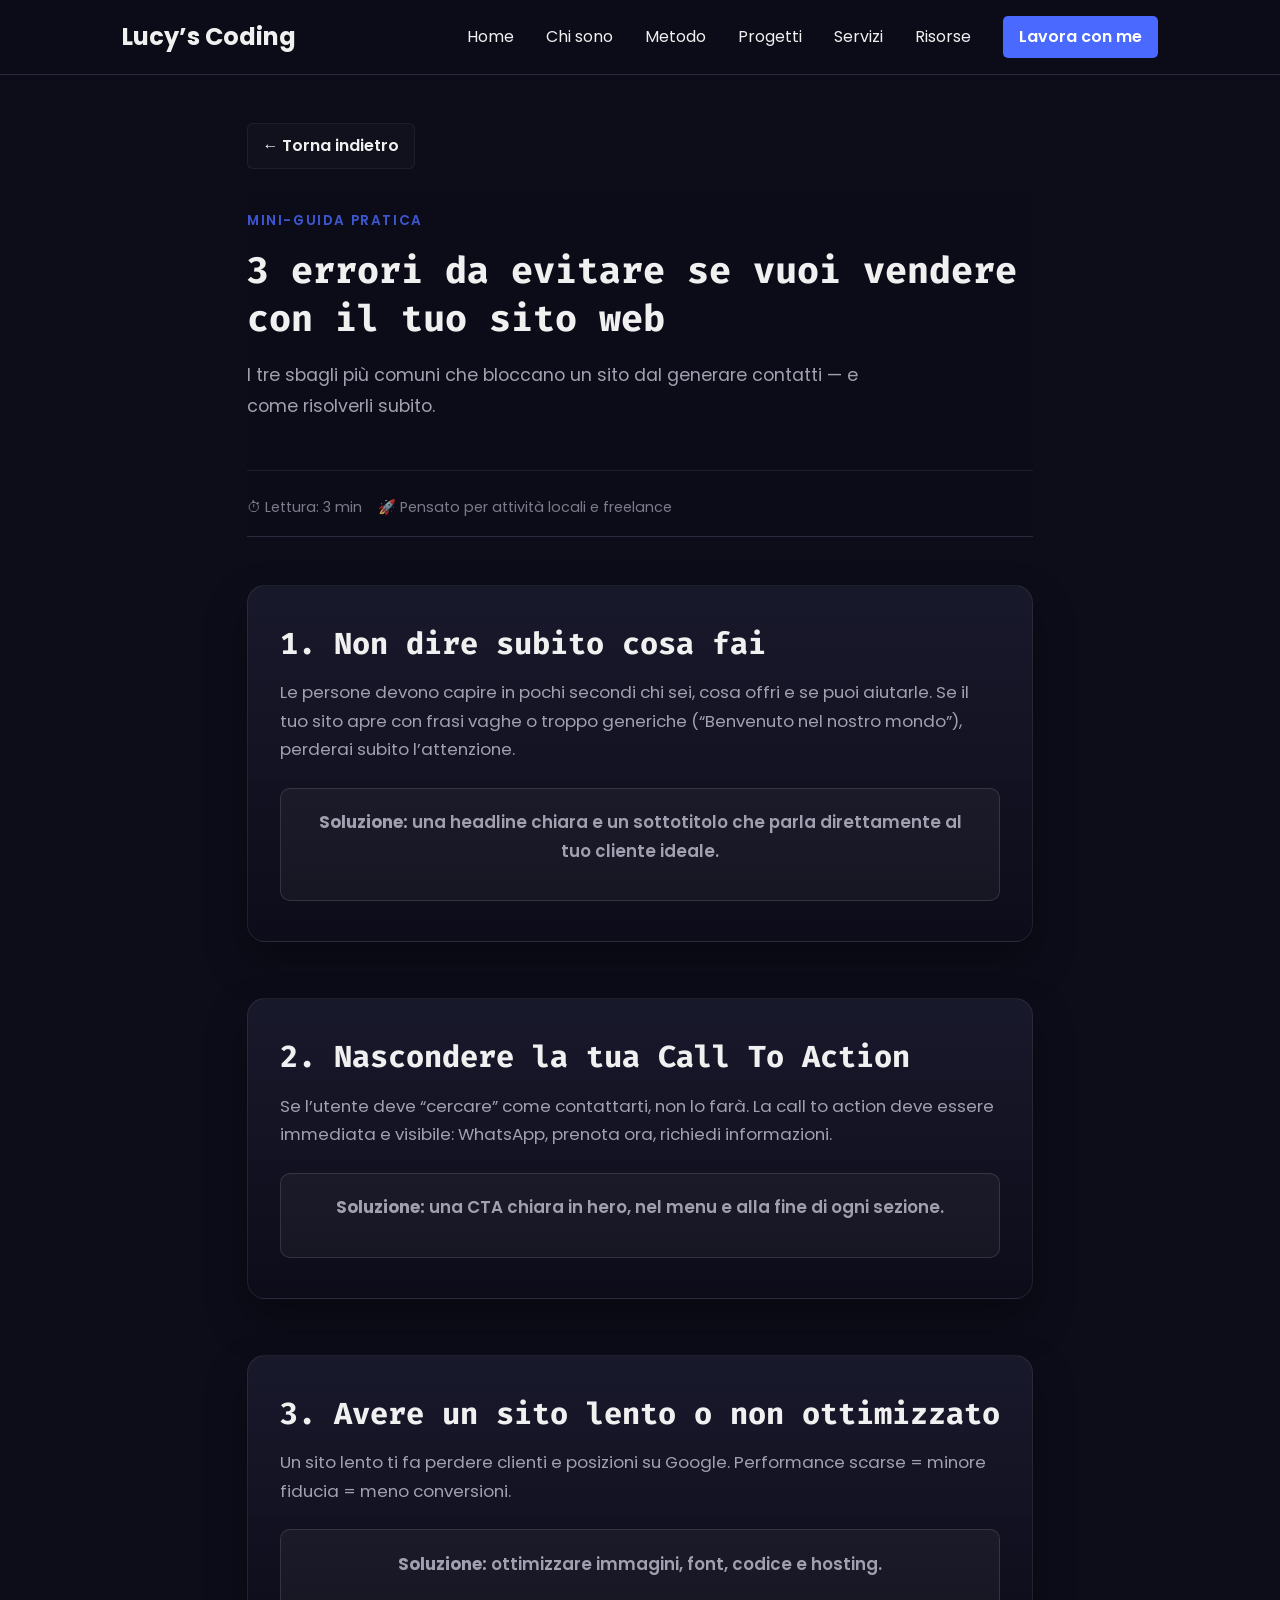
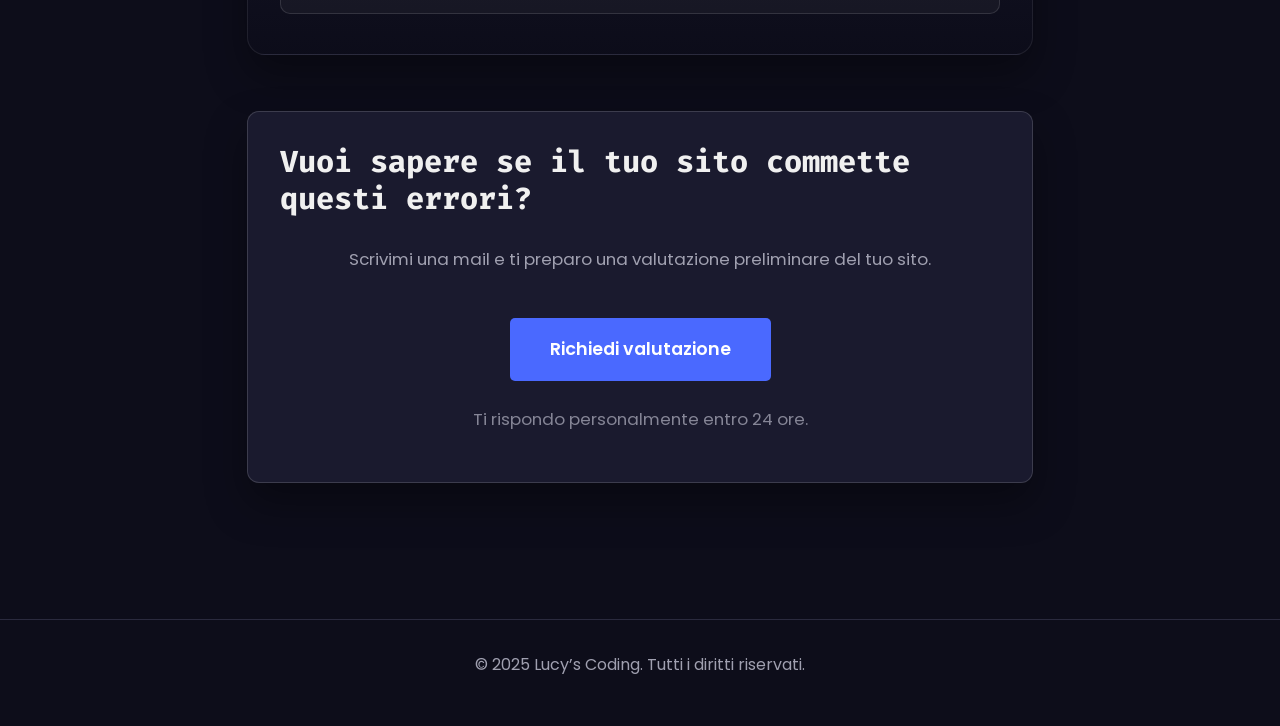
==== articolo-errori-sito.html @ f3e6ad61 "Primo caricamento portfolio" ====
<!DOCTYPE html>
<html lang="it">

<head>
    <meta charset="UTF-8" />
    <meta name="viewport" content="width=device-width, initial-scale=1.0" />

    <title>3 errori da evitare se vuoi vendere con il tuo sito web | Lucy’s Coding</title>
    <link rel="icon" type="image/svg+xml" href="favicon.svg">

    <meta name="description"
        content="I tre errori più comuni che impediscono a un sito web di generare clienti e risultati. Mini-guida pratica per migliorare conversioni, chiarezza e performance del tuo sito.">

    <meta name="keywords"
        content="errori sito web, sito che non converte, migliorare sito web, vendere con sito, ottimizzare sito web">

    <link rel="stylesheet" href="style.css" />
</head>

<body>

    <!-- HEADER -->
    <header>
        <nav class="container" aria-label="Navigazione principale">
            <a href="index.html" class="logo">Lucy’s Coding</a>

            <button class="nav-toggle" aria-expanded="false" aria-label="Apri menu" aria-controls="primary-navigation">
                <span class="bar"></span>
                <span class="bar"></span>
                <span class="bar"></span>
            </button>

            <div class="nav-menu" id="primary-navigation">
                <ul>
                    <li><a href="index.html#hero">Home</a></li>
                    <li><a href="index.html#chi-sono">Chi sono</a></li>
                    <li><a href="index.html#metodo">Metodo</a></li>
                    <li><a href="index.html#progetti">Progetti</a></li>
                    <li><a href="index.html#servizi">Servizi</a></li>
                    <li><a href="index.html#blog">Risorse</a></li>
                </ul>
                <a href="index.html#contatti" class="nav-cta">Lavora con me</a>
            </div>
        </nav>
    </header>

    <!-- ARTICOLO -->
    <main class="blog-article container">
        <!-- Bottone torna indietro: usa history.back() con fallback a index.html -->
        <a href="index.html" class="back-btn" onclick="history.back(); return false;" aria-label="Torna alla pagina precedente">&#8592; Torna indietro</a>
        <header class="blog-hero">
            <p class="blog-eyebrow">Mini-guida pratica</p>

            <h1>3 errori da evitare se vuoi vendere con il tuo sito web</h1>

            <p class="section-subtitle">
                I tre sbagli più comuni che bloccano un sito dal generare contatti — e come risolverli subito.
            </p>

            <div class="blog-meta">
                <span>⏱ Lettura: 3 min</span>
                <span>🚀 Pensato per attività locali e freelance</span>
            </div>
        </header>

        <article>

            <section class="blog-section">
                <h2>1. Non dire subito cosa fai</h2>
                <p>
                    Le persone devono capire in pochi secondi chi sei, cosa offri e se puoi aiutarle.
                    Se il tuo sito apre con frasi vaghe o troppo generiche (“Benvenuto nel nostro mondo”), perderai
                    subito l’attenzione.
                </p>

                <div class="blog-highlight">
                    <p><strong>Soluzione:</strong> una headline chiara e un sottotitolo che parla direttamente al tuo
                        cliente ideale.</p>
                </div>
            </section>

            <section class="blog-section">
                <h2>2. Nascondere la tua Call To Action</h2>
                <p>
                    Se l’utente deve “cercare” come contattarti, non lo farà. La call to action deve essere immediata e
                    visibile: WhatsApp, prenota ora, richiedi informazioni.
                </p>

                <div class="blog-highlight">
                    <p><strong>Soluzione:</strong> una CTA chiara in hero, nel menu e alla fine di ogni sezione.</p>
                </div>
            </section>

            <section class="blog-section">
                <h2>3. Avere un sito lento o non ottimizzato</h2>
                <p>
                    Un sito lento ti fa perdere clienti e posizioni su Google.
                    Performance scarse = minore fiducia = meno conversioni.
                </p>

                <div class="blog-highlight">
                    <p><strong>Soluzione:</strong> ottimizzare immagini, font, codice e hosting.</p>
                </div>
            </section>
            <section class="blog-section blog-cta">
                <h2>Vuoi sapere se il tuo sito commette questi errori?</h2>
                <p>Scrivimi una mail e ti preparo una valutazione preliminare del tuo sito.</p>

                <a href="mailto:lucyscodingasmr@gmail.com" class="btn btn-primary btn-contact">
                    Richiedi valutazione
                </a>

                <p class="cta-note">Ti rispondo personalmente entro 24 ore.</p>
            </section>



        </article>
    </main>

    <!-- FOOTER -->
    <footer>
        <p>&copy; 2025 Lucy’s Coding. Tutti i diritti riservati.</p>
    </footer>

    <script src="script.js"></script>
</body>

</html>
---- style.css ----
/* Importazione Font */
@import url('https://fonts.googleapis.com/css2?family=Fira+Code:wght@500;700&family=Poppins:wght@400;600&display=swap');

/* Variabili Colori */
:root {
    --bg-color: #0d0d1a;
    --primary-color: #1a1a2e;
    --accent-color: #4a69ff; /* Un blu vibrante */
    --text-color: #f0f0f0;
    --secondary-text-color: #a0a0b0;
    --header-height: 78px;
}

/* Stili Globali */
* { margin: 0; 
    padding: 0; 
    box-sizing: border-box; 
  }
html { 
  scroll-behavior: smooth; 
}
body { 
  font-family: 'Poppins', sans-serif; 
  background-color: var(--bg-color); 
  color: var(--text-color); 
  line-height: 1.6; 
}
.container { 
  max-width: 1100px; 
  margin: 0 auto; 
  padding: 0 2rem; 
}
h1, h2, h3 { 
  font-family: 'Fira Code', monospace; 
  font-weight: 700; 
  line-height: 1.2; 
  margin-bottom: 1rem; 
}
h1 { 
  font-size: 3rem; 
}
h2 { 
  font-size: 2.5rem; 
  text-align: center; 
  margin-bottom: 3rem; 
}
h3 { 
  font-size: 1.5rem; 
  color: var(--text-color); 
}
p { 
  font-family: 'Poppins', sans-serif; 
  color: var(--secondary-text-color); 
  margin-bottom: 1rem; 
}
a { 
  color: var(--text-color); 
  text-decoration: none; 
}
ul { 
  list-style: none; 
}
section { 
  padding: 6rem 0; 
}

/* ========= HEADER / NAV ========= */
header { 
  background-color: rgba(13, 13, 26, 0.8); 
  backdrop-filter: blur(10px); 
  border-bottom: 1px solid #2a2a3e; 
  padding: 1rem 0; 
  position: relative;
  z-index: 1000; /* Assicura che l'header sia sempre sopra a tutto (Hero, testo, animazioni) */
}
header nav { 
  display: flex; 
  justify-content: space-between; 
  align-items: center; 
  position: relative;
  gap: 1.5rem;
}
.nav-menu {
  display: flex;
  align-items: center;
  gap: 2rem;
  margin-left: auto;
}
.logo { 
  font-size: 1.5rem; 
  font-weight: 700; 
}
header ul { 
  display: flex; 
  gap: 2rem; 
}
header ul a { 
  transition: color 0.3s ease; 
}
header ul a:hover { 
  color: var(--accent-color); 
}
.nav-youtube { 
  font-weight: 600; 
  border: 1px solid var(--accent-color); 
  padding: 0.5rem 1rem; 
  border-radius: 5px; 
  transition: background-color 0.3s ease, color 0.3s ease; 
}
.nav-youtube:hover { 
  background-color: var(--accent-color); 
  color: var(--bg-color); 
}
.nav-toggle {
  display: none;
  flex-direction: column;
  justify-content: center;
  align-items: center;
  gap: 6px;
  width: 44px;
  height: 44px;
  border-radius: 50%;
  border: 1px solid rgba(255, 255, 255, 0.08);
  background: rgba(13, 13, 26, 0.45);
  cursor: pointer;
  position: relative;
  overflow: hidden;
  transition: border-color 0.3s ease, background-color 0.3s ease, box-shadow 0.3s ease;
}
.nav-toggle:focus-visible {
  outline: 2px solid var(--accent-color);
  outline-offset: 2px;
}
.nav-toggle::before {
  content: '';
  position: absolute;
  inset: 6px;
  border-radius: 999px;
  border: 1px solid rgba(255, 255, 255, 0.12);
  transition: transform 0.3s ease, border-color 0.3s ease;
}
.nav-toggle .bar {
  display: block;
  width: 22px;
  height: 1.5px;
  background-color: var(--text-color);
  border-radius: 999px;
  transform-origin: center;
  transition: transform 0.35s cubic-bezier(0.34, 1.56, 0.64, 1), opacity 0.25s ease, width 0.3s ease, background-color 0.3s ease;
}
.nav-toggle.open {
  background-color: rgba(74, 105, 255, 0.12);
  border-color: var(--accent-color);
  box-shadow: 0 0 20px rgba(74, 105, 255, 0.35);
}
.nav-toggle.open::before {
  border-color: rgba(74, 105, 255, 0.8);
  transform: scale(1.08);
}
.nav-toggle.open .bar:nth-child(1) {
  transform: translateY(6px) rotate(45deg);
  width: 26px;
  background-color: #ffffff;
}
.nav-toggle.open .bar:nth-child(2) {
  opacity: 0;
  transform: scaleX(0);
}
.nav-toggle.open .bar:nth-child(3) {
  transform: translateY(-6px) rotate(-45deg);
  width: 26px;
  background-color: #ffffff;
}

@media (max-width: 768px) {
  header nav {
    gap: 0.5rem;
  }
  .nav-menu {
    position: absolute;
    top: calc(100% + 0.75rem);
    left: 0;
    right: 0;
    flex-direction: column;
    align-items: center;
    gap: 1.5rem;
    padding: 2rem 1rem;
    background-color: rgba(13, 13, 26, 0.95);
    border: 1px solid #2a2a3e;
    border-radius: 12px;
    opacity: 0;
    pointer-events: none;
    transform: translateY(-10px);
    transition: opacity 0.3s ease, transform 0.3s ease;
    box-shadow: 0 15px 40px rgba(0, 0, 0, 0.35);
    z-index: 200;
  }
  .nav-menu.open {
    opacity: 1;
    transform: translateY(0);
    pointer-events: auto;
  }
  header ul {
    flex-direction: column;
    width: 100%;
    align-items: center;
    gap: 1.5rem;
  }
  .nav-cta {
    width: 100%;
    text-align: center;
  }
  .nav-toggle {
    display: flex;
  }
}

/* ========= HERO ========= */
#hero { 
  display: flex; 
  align-items: center; 
  justify-content: space-between; 
  min-height: 100vh; 
  padding-top: 80px; 
  gap: 2rem; 
}
.hero-text { 
  flex: 1; 
}
.hero-text p { 
  font-size: 1.1rem; 
  margin-bottom: 2rem; 
}
.hero-image { 
  flex: 1; 
  text-align: center; 
}
.hero-image img { 
  max-width: 80%; 
  animation: float 4s ease-in-out infinite; 
}
@keyframes float { 
  0% { transform: translateY(0px); } 
  50% { transform: translateY(-20px); } 
  100% { transform: translateY(0px); } 
}
.btn { 
  display: inline-block; 
  padding: 0.8rem 2rem; 
  border-radius: 5px; 
  font-weight: 600; 
  transition: all 0.3s ease; 
}
.btn-primary { 
  background-color: var(--accent-color); 
  color: #fff; 
}
.btn-primary:hover { 
  transform: translateY(-3px); 
  box-shadow: 0 5px 15px rgba(74, 105, 255, 0.4); 
}

/* Modifiche per lo sfondo animato */

#hero {
    position: relative; /* Fondamentale per posizionare il canvas */
    overflow: hidden;   /* Impedisce che l'animazione sbordi */
    /* Manteniamo le tue regole precedenti di flex/padding */
    z-index: 1;
}

#hero-canvas {
    position: absolute;
    top: 0;
    left: 0;
    width: 100%;
    height: 100%;
    z-index: -1; /* Mette l'animazione DIETRO al testo */
    opacity: 0.6; /* Regola l'intensità generale (0.6 è elegante, non disturba) */
}

/* Assicuriamoci che il testo sia leggibile sopra l'animazione */
.hero-text {
    z-index: 2;
    position: relative;
    /* Un'ombra leggera al testo aiuta la leggibilità se passa un pallino sotto */
    text-shadow: 0 2px 10px rgba(13, 13, 26, 0.8);
}

/* ========= CHI SONO ========= */
#chi-sono { 
  text-align: right; 
}
.about-intro { 
  max-width: 600px; 
  margin: 2rem auto; 
  font-size: 1.1rem; 
}
.social-links a { 
  font-size: 1.8rem; 
  margin: 0 1rem; 
  color: var(--secondary-text-color); 
  transition: color 0.3s ease; 
}
.social-links a:hover { 
  color: var(--accent-color); 
}
/* ===== CHI SONO - Animazione a sinistra, testo a destra ===== */
.about-section {
  margin-top: 6rem;
}

.about-content {
  display: flex;
  align-items: center;
  justify-content: space-between;
  gap: 3rem;
  flex-wrap: wrap;
}

.about-animation {
  flex: 1 1 300px;
  display: flex;
  justify-content: center;
  align-items: center;
  order: 1;
}

.about-text {
  flex: 1 1 400px;
  text-align: left;
  order: 2;
}

.about-intro {
  max-width: 600px;
  font-size: 1.1rem;
  color: var(--secondary-text-color);
  margin: 1.5rem 0;
}

.about-heading {
  display: flex;
  align-items: center;
  gap: 1rem;
  justify-content: flex-start;
  margin-bottom: 1.5rem;
}

.about-text h2 {
  text-align: left;
  margin-bottom: 0;
}

.about-icon {
  color: var(--accent-color);
  font-size: 2rem;
}

/* Mobile */
@media (max-width: 768px) {
  .about-content {
    flex-direction: column;
    text-align: center;
  }
  .about-animation {
    order: 1;
    margin-bottom: 2rem;
  }
  .about-text {
    order: 2;
    text-align: center;
  }
  .about-heading {
    justify-content: center;
  }
  .about-text h2 {
    text-align: center;
  }
}

/* ========= PROGETTI ========= */
/* Aggiungo spazio extra sopra la sezione progetti per separarla dalla sezione precedente */
#progetti {
  margin-top: 5rem;
}
.project-grid { 
  display: grid; 
  grid-template-columns: repeat(auto-fit, minmax(320px, 1fr)); 
  gap: 2rem; 
}
.project-card { 
  background-color: var(--primary-color); 
  border-radius: 10px; 
  overflow: hidden; 
  transition: transform 0.3s ease, box-shadow 0.3s ease; 
  border: 1px solid #2a2a3e; 
  position: relative; 
}
.project-card {
  display: flex;
  flex-direction: column;
}
.project-card:hover { 
  transform: translateY(-10px); 
  box-shadow: 0 10px 20px rgba(0,0,0,0.2); 
}
.project-card img { 
  width: 100%; 
  height: 220px; 
  object-fit: cover; 
  display: block; 
}
.project-card h3, .project-card p { 
  padding: 0 1.5rem; 
}
.project-card h3 { 
  margin-top: 1.5rem; 
}
.project-card p { 
  padding-bottom: 1.5rem; 
  font-size: 0.9rem; 
}

/* ---- STILI PER SLIDER PROGETTO ---- */
.project-link { 
  position: absolute; 
  top: 0; 
  left: 0; 
  width: 100%; 
  height: 100%; 
  z-index: 3; 
}
.slider-container { 
  position: relative; 
  height: 400px; 
  background-color: #000; 
  overflow: hidden; 
}
.slider-container .slide { 
  display: none; 
  width: 100%; 
  height: 100%; 
  padding: 10px; 
}
.slider-container .slide.active { 
  display: block; 
}
.slider-container img { 
  width: 100%; 
  height: 100%; 
  object-fit: contain; 
  border-radius: 5px; 
}
.slider-btn { 
  position: absolute; 
  top: 50%; 
  transform: translateY(-50%); 
  background-color: rgba(0, 0, 0, 0.5); 
  color: white; 
  border: none; 
  padding: 10px; 
  cursor: pointer; 
  z-index: 4; 
  border-radius: 50%; 
  width: 40px; 
  height: 40px; 
  font-size: 18px; 
  line-height: 18px; 
  transition: background-color 0.3s ease; 
}
.slider-btn:hover { 
  background-color: rgba(0, 0, 0, 0.8); 
}
.prev { 
  left: 10px; 
}
.next { 
  right: 10px; 
}
/* ---- STILI AGGIUNTIVI PER CARD PROGETTO ---- */

/* Contenitore per il testo e il bottone */
.project-card-content {
  padding: 1.5rem;
  text-align: center;
  display: flex;
  flex-direction: column;
  flex: 1 1 auto; /* permette al contenuto di occupare lo spazio rimanente */
}

/* Rimuove il padding individuale che non serve più */
.project-card h3, .project-card p {
    padding: 0;
}

/* Stile del nuovo bottone "Visita il Sito" */
.project-btn {
    display: inline-block;
    margin-top: 1rem; /* Spazio sopra il bottone */
    padding: 0.6rem 1.2rem;
    border: 1px solid var(--accent-color);
    color: var(--accent-color);
    border-radius: 5px;
    font-weight: 600;
    text-align: center;
    transition: all 0.3s ease;
}

/* Posiziona il bottone in fondo alla card, allineato tra tutte le card della stessa riga */
.project-btn {
  margin-top: auto;
}

.project-btn:hover {
    background-color: var(--accent-color);
    color: white;
}
/* ---- FINE STILI SLIDER ---- */

/* ========= SERVIZI & YOUTUBE ========= */
.services-youtube-grid { 
  display: grid; 
  grid-template-columns: 1fr 1fr; 
  gap: 4rem; 
  align-items: center; 
}
.youtube-section h3, .services-section h3 { 
  text-align: left; 
  margin-bottom: 2rem; 
  font-size: 2rem; 
}
.video-placeholder { 
  display: flex; 
  justify-content: center; 
  align-items: center; 
  width: 100%; 
  height: 300px; 
  background-color: #000; 
  border-radius: 10px; 
  font-size: 5rem; 
  color: red; 
  transition: transform 0.3s ease; 
}
.video-placeholder:hover { 
  transform: scale(1.03); 
}
.youtube-link { 
  display: inline-block; 
  margin-top: 1.5rem; 
  font-weight: 600; 
}
.youtube-link:hover { 
  color: var(--accent-color); 
}
.services-section ul { list-style: none; }
.services-section li { 
  font-size: 1.2rem; 
  margin-bottom: 1rem; 
  padding-left: 1.5rem; 
  position: relative; 
}
.services-section li::before { 
  content: '✓'; 
  color: var(--accent-color); 
  position: absolute; 
  left: 0; 
}

/* ========= BLOG / ARTICOLI ========= */
body.blog-page {
  background-color: var(--bg-color);
}
.back-btn {
    display: inline-block;
    margin-bottom: 1.5rem;
    padding: 0.5rem 0.9rem;
    border-radius: 6px;
    border: 1px solid rgba(255,255,255,0.06);
    color: var(--text-color);
    background: rgba(255,255,255,0.02);
    text-decoration: none;
    font-weight: 600;
}
.back-btn:hover {
    border-color: var(--accent-color);
    color: var(--accent-color);
}
.blog-page .blog-article {
  max-width: 820px;
  /* Navbar ora è parte del flusso, quindi non serve un padding-top così grande */
  padding: 3rem 2rem 5rem;
}
.blog-hero {
  margin-bottom: 3.5rem;
}
.blog-eyebrow {
  font-size: 0.85rem;
  letter-spacing: 0.2em;
  text-transform: uppercase;
  color: var(--accent-color);
  font-weight: 600;
}
.blog-hero h1 {
  font-size: clamp(2.4rem, 5vw, 3.2rem);
  margin: 1rem 0 1.5rem;
}
.blog-article .section-subtitle {
  font-size: 1.1rem;
  max-width: 640px;
  color: var(--secondary-text-color);
}
.blog-meta {
  display: flex;
  flex-wrap: wrap;
  gap: 1rem;
  margin-top: 1.5rem;
  padding-top: 1.5rem;
  border-top: 1px solid rgba(255, 255, 255, 0.1);
  color: var(--secondary-text-color);
  font-size: 0.95rem;
}
.blog-meta span {
  display: inline-flex;
  align-items: center;
  gap: 0.4rem;
}
.blog-section {
  margin-bottom: 3rem;
  padding: 2.5rem 2rem;
  border-radius: 18px;
  border: 1px solid rgba(255, 255, 255, 0.08);
  background: linear-gradient(180deg, rgba(26,26,46,0.9) 0%, rgba(13,13,26,0.95) 100%);
  box-shadow: 0 20px 40px rgba(0, 0, 0, 0.35);
}
.blog-section h2 {
  text-align: left;
  margin-bottom: 1.5rem;
  font-size: 1.6rem;
}
.blog-grid-2 {
  display: grid;
  grid-template-columns: repeat(auto-fit, minmax(220px, 1fr));
  gap: 1.5rem;
  margin-top: 1.5rem;
}
.blog-box {
  padding: 1.2rem;
  border-radius: 14px;
  background-color: rgba(255, 255, 255, 0.02);
  border: 1px solid rgba(255, 255, 255, 0.06);
}
.blog-box h3 {
  font-size: 1.1rem;
  margin-bottom: 0.5rem;
}
.blog-list {
  list-style: none;
  padding-left: 0;
  display: grid;
  gap: 0.75rem;
}
.blog-list li {
  position: relative;
  padding-left: 1.5rem;
}
.blog-list li::before {
  content: '•';
  position: absolute;
  left: 0;
  top: 0;
  color: var(--accent-color);
}
.blog-highlight {
  margin-top: 1.5rem;
  padding: 1.2rem;
  border-radius: 12px;
  background-color: rgba(74, 105, 255, 0.12);
  border: 1px solid rgba(74, 105, 255, 0.4);
  font-weight: 600;
}
.blog-cta {
  display: flex;
  flex-direction: column;
  align-items: center;
  justify-content: center;
  text-align: center;
  background: radial-gradient(circle at top, rgba(74, 105, 255, 0.25), rgba(26, 26, 46, 0.95));
  gap: 0.75rem;
}
.blog-cta h2 {
  text-align: center;
}
.blog-cta .btn {
  margin-top: 1.5rem;
}
.cta-note {
  font-size: 0.95rem;
  color: var(--secondary-text-color);
  margin-top: 1rem;
}

/* ========= FOOTER ========= */
footer { 
  text-align: center; 
  padding: 2rem 0; 
  border-top: 1px solid #2a2a3e; 
  color: var(--secondary-text-color); 
}

/* ========= RESPONSIVE ========= */
@media (max-width: 768px) {
    h1 { font-size: 2.5rem; }
    h2 { font-size: 2rem; }
    #hero { 
      flex-direction: column; 
      text-align: center; 
      min-height: auto; 
      padding: 8rem 0 4rem 0; 
    }
    .hero-image img { max-width: 60%; }
    .services-youtube-grid { 
      grid-template-columns: 1fr; 
    }
    .blog-page .blog-article {
      padding-top: calc(var(--header-height) + 30px);
    }
    .blog-section {
      padding: 2rem 1.5rem;
    }
    .blog-grid-2 {
      grid-template-columns: 1fr;
    }
    .blog-meta {
      flex-direction: column;
      gap: 0.5rem;
    }
}

/* ---- STILI AGGIUNTIVI PER CONVERSIONE CLIENTI ---- */

/* Stile per il nuovo bottone "Lavora con me" nell'header */
.nav-cta {
    font-weight: 600;
    background-color: var(--accent-color);
    color: white;
    padding: 0.5rem 1rem;
    border-radius: 5px;
    transition: all 0.3s ease;
}

.nav-cta:hover {
    transform: translateY(-2px);
    box-shadow: 0 4px 10px rgba(74, 105, 255, 0.4);
}

/* Nuova griglia per i servizi */
#servizi {
    background-color: var(--primary-color);
    padding: 5rem 2rem;
    border-radius: 15px;
    margin-top: 6rem;
}

#servizi h2 {
    margin-bottom: 4rem;
}

.services-list {
    display: grid;
    grid-template-columns: 1fr 1fr; /* Due colonne */
    gap: 2.5rem;
    text-align: center;
}

.services-list li {
    background-color: var(--primary-color);
    padding: 2rem;
    border-radius: 10px;
    border: 1px solid #2a2a3e;
    transition: transform 0.3s ease;
}

.services-list li:hover {
    transform: translateY(-10px);
}

.services-list h4 {
    font-size: 1.4rem;
    margin-bottom: 1rem;
    color: var(--text-color);
}

/* Nuova Sezione Contatti */
#contatti {
    text-align: center;
    background-color: var(--primary-color); /* Sfondo leggermente diverso per farla risaltare */
    padding: 5rem 2rem;
    border-radius: 15px;
    margin-bottom: 6rem;
    margin-top: 6rem;
}

#contatti h2 {
    font-size: 2.4rem;
}

.contact-subtitle {
    max-width: 650px;
    margin: 0 auto 2.5rem auto;
    font-size: 1.1rem;
    line-height: 1.7;
}

.btn-contact {
    padding: 1rem 2.5rem;
    font-size: 1.2rem;
}

/* Responsive per la lista servizi */
@media (max-width: 768px) {
    .services-list {
        grid-template-columns: 1fr; /* Una colonna su mobile */
    }
}

/* ================================
   NUOVE SEZIONI STRATEGICHE
================================ */

/* ===== IL MIO METODO ===== */
#metodo {
  background-color: var(--primary-color);
  padding: 5rem 2rem;
  border-radius: 15px;
  margin-top: 6rem;
  text-align: center;
}

#metodo h2 {
  margin-bottom: 1rem;
}

.method-intro {
  max-width: 650px;
  margin: 0 auto;
  color: var(--secondary-text-color);
  font-size: 1.1rem;
}

.method-grid {
  display: grid;
  grid-template-columns: repeat(auto-fit, minmax(250px, 1fr));
  gap: 2rem;
  margin-top: 3rem;
}

.method-card {
  background-color: var(--bg-color);
  border: 1px solid #2a2a3e;
  border-radius: 10px;
  padding: 2rem;
  transition: transform 0.3s ease, box-shadow 0.3s ease;
}

.method-card:hover {
  transform: translateY(-8px);
  box-shadow: 0 10px 20px rgba(0,0,0,0.25);
}

.method-card i {
  font-size: 2rem;
  color: var(--accent-color);
  margin-bottom: 1rem;
}

/* ===== PERCHÉ SCEGLIERMI ===== */
#perche {
  background-color: var(--primary-color);
  padding: 5rem 2rem;
  border-radius: 15px;
  margin-top: 6rem;
  text-align: center;
}

.why-grid {
  display: grid;
  grid-template-columns: repeat(auto-fit, minmax(220px, 1fr));
  gap: 2rem;
  margin-top: 3rem;
}

.why-card {
  background-color: var(--bg-color);
  border: 1px solid #2a2a3e;
  border-radius: 10px;
  padding: 2rem;
  transition: transform 0.3s ease, box-shadow 0.3s ease;
}

.why-card:hover {
  transform: translateY(-8px);
  box-shadow: 0 10px 20px rgba(0,0,0,0.25);
}

.why-card i {
  font-size: 2rem;
  color: var(--accent-color);
  margin-bottom: 1rem;
}

/* ===== BLOG / RISORSE ===== */
#blog {
  background-color: var(--primary-color);
  padding: 5rem 2rem;
  border-radius: 15px;
  margin-top: 6rem;
  text-align: center;
}

#blog h2 {
  margin-bottom: 1rem;
}

.section-subtitle {
  font-size: 1.1rem;
  color: var(--secondary-text-color);
  margin-bottom: 3rem;
}

.blog-grid {
  display: grid;
  grid-template-columns: repeat(auto-fit, minmax(300px, 1fr));
  gap: 2rem;
}

.blog-card {
  background-color: var(--bg-color);
  border: 1px solid #2a2a3e;
  border-radius: 10px;
  padding: 2rem;
  text-align: left;
  transition: transform 0.3s ease, box-shadow 0.3s ease;
}

.blog-card:hover {
  transform: translateY(-10px);
  box-shadow: 0 10px 25px rgba(0, 0, 0, 0.25);
}

.blog-card h3 {
  font-size: 1.3rem;
  margin-bottom: 0.8rem;
  color: var(--text-color);
}

.blog-card p {
  color: var(--secondary-text-color);
  font-size: 0.95rem;
  line-height: 1.5;
}

.blog-btn {
  display: inline-block;
  margin-top: 1rem;
  color: var(--accent-color);
  font-weight: 600;
  transition: color 0.3s ease;
}

.blog-btn:hover {
  color: #ffffff;
}

/* ================================
   STILI PER PAGINA ARTICOLO BLOG
================================ */

.blog-article {
  max-width: 850px;
  margin: 0 auto;
  /* Padding più contenuto ora che header non è fisso */
  padding: 3rem 2rem 5rem;
  line-height: 1.75;
  position: relative;
  z-index: 1;
}

.blog-hero {
    margin-bottom: 3rem;
    text-align: left;
}

.blog-eyebrow {
    text-transform: uppercase;
    font-size: 0.85rem;
    letter-spacing: 0.1rem;
    opacity: 0.8;
    margin-bottom: 0.5rem;
    display: block;
}

.blog-hero h1 {
    font-size: 2.3rem;
    line-height: 1.3;
    margin-bottom: 1rem;
    color: var(--text-color);
}

.blog-meta {
    display: flex;
    flex-wrap: wrap;
    gap: 1rem;
    font-size: 0.9rem;
    opacity: 0.75;
    margin-top: 0.6rem;
}

/* Sezioni */
.blog-section {
    margin-bottom: 3.5rem;
}

.blog-section h2 {
    font-size: 1.9rem;
    margin-bottom: 1rem;
    text-align: left;
    color: var(--text-color);
}

.blog-section p {
    color: var(--secondary-text-color);
    margin-bottom: 1rem;
    font-size: 1.05rem;
    line-height: 1.7;
}

/* Liste ordinate e leggibili */
.blog-list {
    list-style: disc;
    margin-left: 1.6rem;
    display: grid;
    gap: 0.6rem;
}

.blog-list li {
    color: var(--secondary-text-color);
    font-size: 1.05rem;
    line-height: 1.6;
}

/* Evidenza */
.blog-highlight {
    text-align: center;
    background: rgba(255, 255, 255, 0.04);
    border: 1px solid rgba(255,255,255,0.12);
    padding: 1.2rem 1.4rem;
    border-radius: 10px;
    margin-top: 1.5rem;
}

/* Mini-card interne */
.blog-grid-2 {
    display: grid;
    gap: 1.5rem;
    margin-top: 1.2rem;
}

@media (min-width: 768px) {
    .blog-grid-2 {
        grid-template-columns: repeat(2, 1fr);
    }
}

.blog-box {
    background: var(--primary-color);
    border: 1px solid rgba(255,255,255,0.12);
    padding: 1.5rem;
    border-radius: 12px;
}

.blog-box h3 {
    font-size: 1.25rem;
    margin-bottom: 0.5rem;
    color: var(--text-color);
}

/* CTA finale */
.blog-cta {
  text-align: center; /* Centratura di tutti gli elementi all'interno */
  padding: 2rem;
  background: var(--primary-color);
  border-radius: 12px;
  border: 1px solid rgba(255,255,255,0.15);
}

/* Assicuro che il bottone rimanga centrato anche se ha display block su mobile */
.blog-cta .btn {
  display: inline-block;
  margin-left: auto;
  margin-right: auto;
}

.blog-cta .cta-note {
  margin-top: 0.8rem;
  text-align: center;
}

.blog-cta .btn-primary {
    margin-top: 1rem;
}

.cta-note {
    margin-top: 0.8rem;
    opacity: 0.8;
    font-size: 0.95rem;
}

/* ===== CONTATTI ===== */
#contatti {
  background-color: var(--primary-color);
  padding: 5rem 2rem;
  border-radius: 15px;
  margin-top: 6rem;
  margin-bottom: 6rem;
  text-align: center;
}

#contatti h2 {
  margin-bottom: 1rem;
}

.contact-subtitle {
  max-width: 650px;
  margin: 0 auto 2.5rem auto;
  font-size: 1.1rem;
  line-height: 1.7;
  color: var(--secondary-text-color);
}

.btn-contact {
  padding: 1rem 2.5rem;
  font-size: 1.1rem;
}

/* ================================
   STILI PER FORM CONTATTI (Dark Mode)
================================ */

.contact-form {
    max-width: 600px;
    margin: 0 auto;
    text-align: left; /* Il form sta meglio allineato a sinistra anche se la sezione è centrata */
}

.form-group {
    margin-bottom: 1.5rem;
}

.form-group label {
    display: block;
    margin-bottom: 0.5rem;
    font-weight: 600;
    color: var(--text-color);
    font-size: 0.95rem;
}

/* Stile Input e Textarea */
.contact-form input,
.contact-form textarea {
    width: 100%;
    padding: 1rem;
    border-radius: 8px;
    border: 1px solid #2a2a3e; /* Bordo sottile coerente col tema */
    background-color: rgba(13, 13, 26, 0.6); /* Sfondo scuro leggermente trasparente */
    color: var(--text-color);
    font-family: 'Poppins', sans-serif;
    font-size: 1rem;
    transition: all 0.3s ease;
}

/* Effetto Focus (quando clicchi per scrivere) */
.contact-form input:focus,
.contact-form textarea:focus {
    outline: none;
    border-color: var(--accent-color); /* Diventa blu vibrante */
    box-shadow: 0 0 0 3px rgba(74, 105, 255, 0.2); /* Alone luminoso */
    background-color: rgba(13, 13, 26, 0.9);
}

/* Stile Placeholder */
.contact-form ::placeholder {
    color: var(--secondary-text-color);
    opacity: 0.6;
}

/* Bottone Submit */
.btn-submit {
    width: 100%;
    cursor: pointer;
    border: none;
    font-size: 1.1rem;
    margin-top: 1rem;
}

/* ===== RESPONSIVE ===== */
@media (max-width: 768px) {
  #metodo, #perche, #blog {
    padding: 3rem 1rem;
  }

  .method-grid, .why-grid, .blog-grid {
    grid-template-columns: 1fr;
  }
}
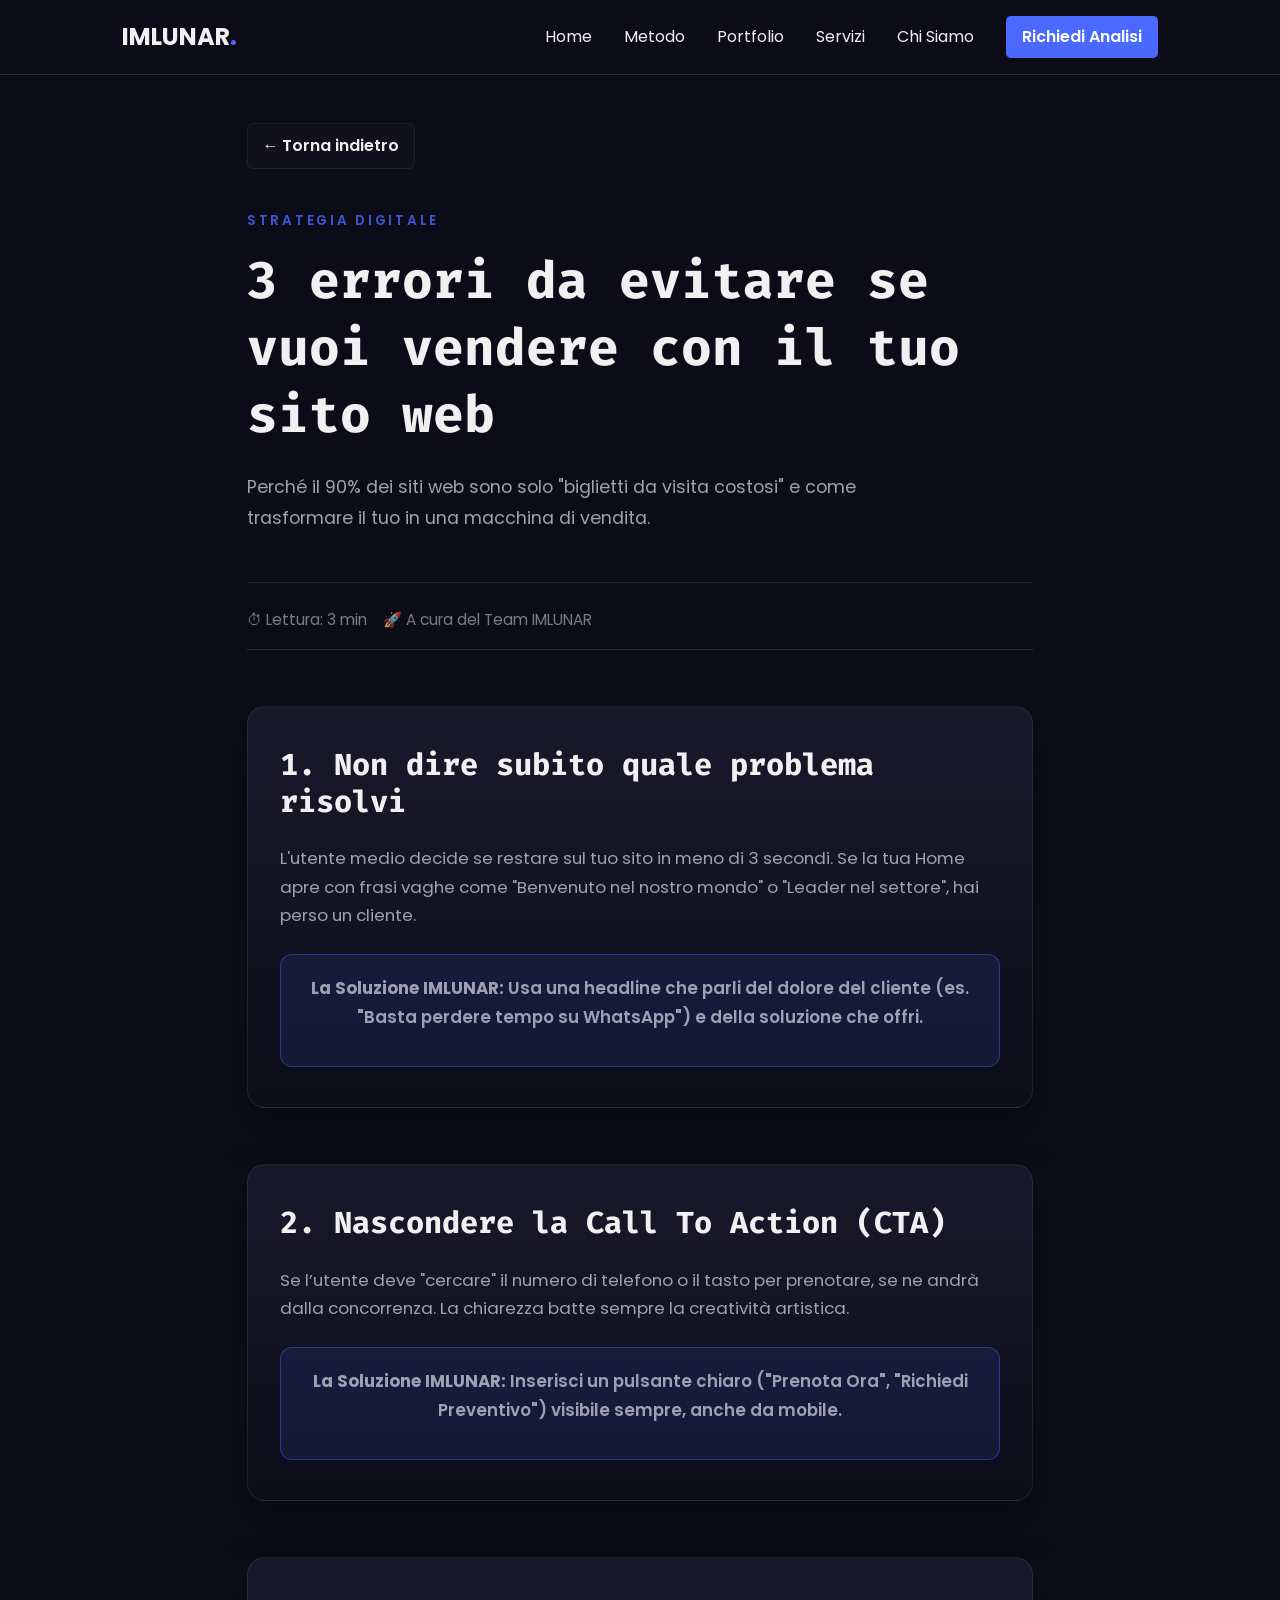
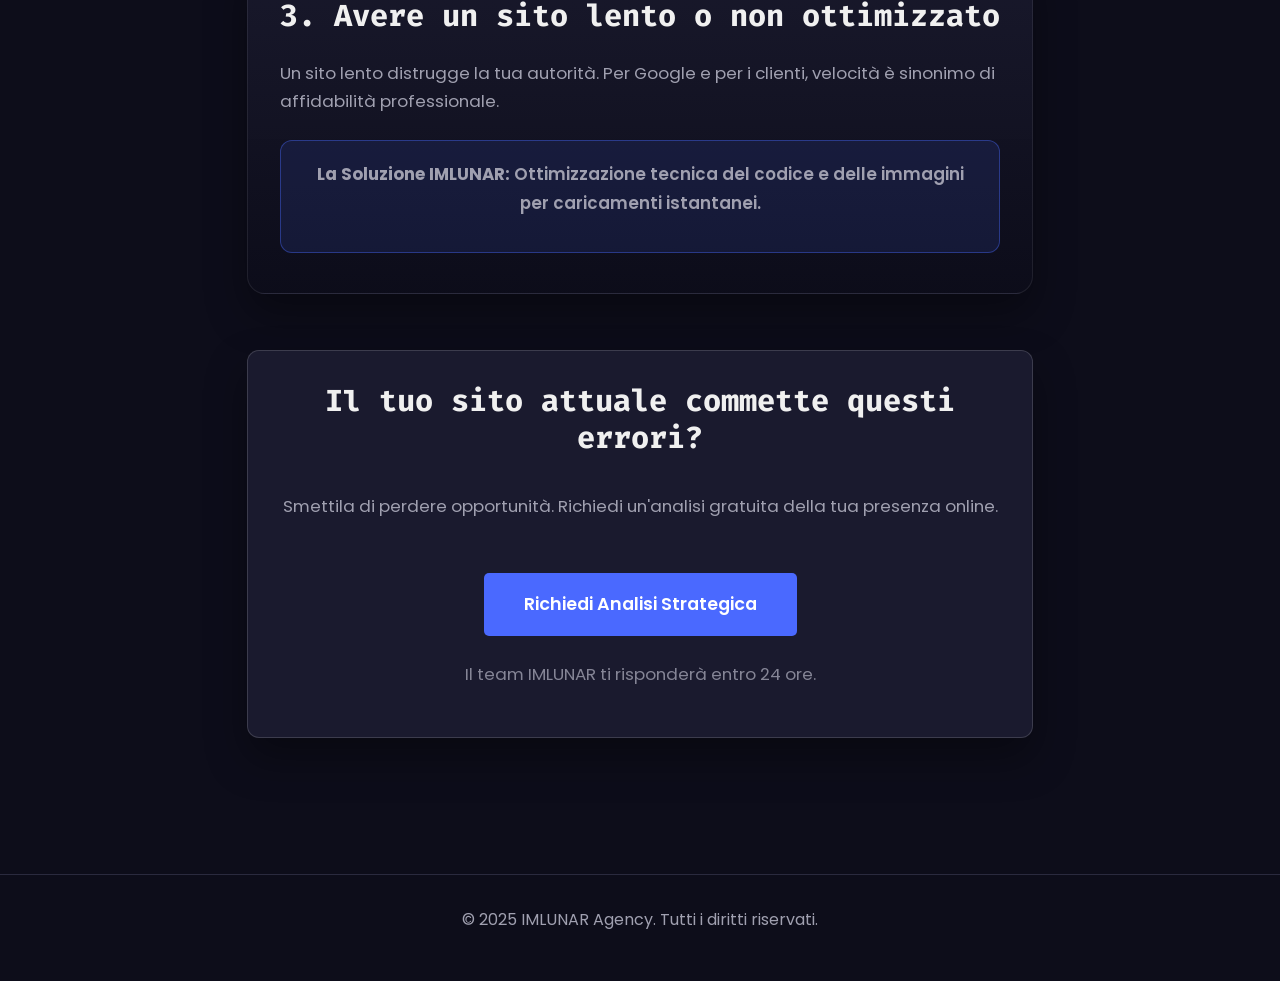
==== commit 32276d5d: "first commit" ====
--- a/articolo-errori-sito.html
+++ b/articolo-errori-sito.html
@@ -5,11 +5,11 @@
     <meta charset="UTF-8" />
     <meta name="viewport" content="width=device-width, initial-scale=1.0" />
 
-    <title>3 errori da evitare se vuoi vendere con il tuo sito web | Lucy’s Coding</title>
+    <title>3 errori da evitare se vuoi vendere con il tuo sito web | IMLUNAR Agency</title>
     <link rel="icon" type="image/svg+xml" href="favicon.svg">
 
     <meta name="description"
-        content="I tre errori più comuni che impediscono a un sito web di generare clienti e risultati. Mini-guida pratica per migliorare conversioni, chiarezza e performance del tuo sito.">
+        content="I tre errori più comuni che impediscono a un sito web di generare clienti e risultati. Mini-guida pratica di IMLUNAR Agency.">
 
     <meta name="keywords"
         content="errori sito web, sito che non converte, migliorare sito web, vendere con sito, ottimizzare sito web">
@@ -19,10 +19,9 @@
 
 <body>
 
-    <!-- HEADER -->
     <header>
         <nav class="container" aria-label="Navigazione principale">
-            <a href="index.html" class="logo">Lucy’s Coding</a>
+            <a href="index.html" class="logo">IMLUNAR<span style="color:var(--accent-color);">.</span></a>
 
             <button class="nav-toggle" aria-expanded="false" aria-label="Apri menu" aria-controls="primary-navigation">
                 <span class="bar"></span>
@@ -33,94 +32,84 @@
             <div class="nav-menu" id="primary-navigation">
                 <ul>
                     <li><a href="index.html#hero">Home</a></li>
-                    <li><a href="index.html#chi-sono">Chi sono</a></li>
                     <li><a href="index.html#metodo">Metodo</a></li>
-                    <li><a href="index.html#progetti">Progetti</a></li>
+                    <li><a href="index.html#progetti">Portfolio</a></li>
                     <li><a href="index.html#servizi">Servizi</a></li>
-                    <li><a href="index.html#blog">Risorse</a></li>
+                    <li><a href="index.html#chi-siamo">Chi Siamo</a></li>
                 </ul>
-                <a href="index.html#contatti" class="nav-cta">Lavora con me</a>
+                <a href="index.html#contatti" class="nav-cta">Richiedi Analisi</a>
             </div>
         </nav>
     </header>
 
-    <!-- ARTICOLO -->
     <main class="blog-article container">
-        <!-- Bottone torna indietro: usa history.back() con fallback a index.html -->
         <a href="index.html" class="back-btn" onclick="history.back(); return false;" aria-label="Torna alla pagina precedente">&#8592; Torna indietro</a>
         <header class="blog-hero">
-            <p class="blog-eyebrow">Mini-guida pratica</p>
+            <p class="blog-eyebrow">Strategia Digitale</p>
 
             <h1>3 errori da evitare se vuoi vendere con il tuo sito web</h1>
 
             <p class="section-subtitle">
-                I tre sbagli più comuni che bloccano un sito dal generare contatti — e come risolverli subito.
+                Perché il 90% dei siti web sono solo "biglietti da visita costosi" e come trasformare il tuo in una macchina di vendita.
             </p>
 
             <div class="blog-meta">
                 <span>⏱ Lettura: 3 min</span>
-                <span>🚀 Pensato per attività locali e freelance</span>
+                <span>🚀 A cura del Team IMLUNAR</span>
             </div>
         </header>
 
         <article>
 
             <section class="blog-section">
-                <h2>1. Non dire subito cosa fai</h2>
+                <h2>1. Non dire subito quale problema risolvi</h2>
                 <p>
-                    Le persone devono capire in pochi secondi chi sei, cosa offri e se puoi aiutarle.
-                    Se il tuo sito apre con frasi vaghe o troppo generiche (“Benvenuto nel nostro mondo”), perderai
-                    subito l’attenzione.
+                    L'utente medio decide se restare sul tuo sito in meno di 3 secondi. Se la tua Home apre con frasi vaghe come "Benvenuto nel nostro mondo" o "Leader nel settore", hai perso un cliente.
                 </p>
 
                 <div class="blog-highlight">
-                    <p><strong>Soluzione:</strong> una headline chiara e un sottotitolo che parla direttamente al tuo
-                        cliente ideale.</p>
+                    <p><strong>La Soluzione IMLUNAR:</strong> Usa una headline che parli del dolore del cliente (es. "Basta perdere tempo su WhatsApp") e della soluzione che offri.</p>
                 </div>
             </section>
 
             <section class="blog-section">
-                <h2>2. Nascondere la tua Call To Action</h2>
+                <h2>2. Nascondere la Call To Action (CTA)</h2>
                 <p>
-                    Se l’utente deve “cercare” come contattarti, non lo farà. La call to action deve essere immediata e
-                    visibile: WhatsApp, prenota ora, richiedi informazioni.
+                    Se l’utente deve "cercare" il numero di telefono o il tasto per prenotare, se ne andrà dalla concorrenza. La chiarezza batte sempre la creatività artistica.
                 </p>
 
                 <div class="blog-highlight">
-                    <p><strong>Soluzione:</strong> una CTA chiara in hero, nel menu e alla fine di ogni sezione.</p>
+                    <p><strong>La Soluzione IMLUNAR:</strong> Inserisci un pulsante chiaro ("Prenota Ora", "Richiedi Preventivo") visibile sempre, anche da mobile.</p>
                 </div>
             </section>
 
             <section class="blog-section">
                 <h2>3. Avere un sito lento o non ottimizzato</h2>
                 <p>
-                    Un sito lento ti fa perdere clienti e posizioni su Google.
-                    Performance scarse = minore fiducia = meno conversioni.
+                    Un sito lento distrugge la tua autorità. Per Google e per i clienti, velocità è sinonimo di affidabilità professionale.
                 </p>
 
                 <div class="blog-highlight">
-                    <p><strong>Soluzione:</strong> ottimizzare immagini, font, codice e hosting.</p>
+                    <p><strong>La Soluzione IMLUNAR:</strong> Ottimizzazione tecnica del codice e delle immagini per caricamenti istantanei.</p>
                 </div>
             </section>
+            
             <section class="blog-section blog-cta">
-                <h2>Vuoi sapere se il tuo sito commette questi errori?</h2>
-                <p>Scrivimi una mail e ti preparo una valutazione preliminare del tuo sito.</p>
+                <h2>Il tuo sito attuale commette questi errori?</h2>
+                <p>Smettila di perdere opportunità. Richiedi un'analisi gratuita della tua presenza online.</p>
 
-                <a href="mailto:lucyscodingasmr@gmail.com" class="btn btn-primary btn-contact">
-                    Richiedi valutazione
+                <a href="index.html#contatti" class="btn btn-primary btn-contact">
+                    Richiedi Analisi Strategica
                 </a>
 
-                <p class="cta-note">Ti rispondo personalmente entro 24 ore.</p>
+                <p class="cta-note">Il team IMLUNAR ti risponderà entro 24 ore.</p>
             </section>
-
-
 
         </article>
     </main>
 
-    <!-- FOOTER -->
     <footer>
-        <p>&copy; 2025 Lucy’s Coding. Tutti i diritti riservati.</p>
+        <p>&copy; 2025 IMLUNAR Agency. Tutti i diritti riservati.</p>
     </footer>
 
     <script src="script.js"></script>
--- a/style.css
+++ b/style.css
@@ -5,1211 +5,327 @@
 :root {
     --bg-color: #0d0d1a;
     --primary-color: #1a1a2e;
-    --accent-color: #4a69ff; /* Un blu vibrante */
+    --accent-color: #4a69ff;
     --text-color: #f0f0f0;
     --secondary-text-color: #a0a0b0;
     --header-height: 78px;
 }
 
 /* Stili Globali */
-* { margin: 0; 
-    padding: 0; 
-    box-sizing: border-box; 
-  }
-html { 
-  scroll-behavior: smooth; 
-}
-body { 
-  font-family: 'Poppins', sans-serif; 
-  background-color: var(--bg-color); 
-  color: var(--text-color); 
-  line-height: 1.6; 
-}
-.container { 
-  max-width: 1100px; 
-  margin: 0 auto; 
-  padding: 0 2rem; 
-}
-h1, h2, h3 { 
-  font-family: 'Fira Code', monospace; 
-  font-weight: 700; 
-  line-height: 1.2; 
-  margin-bottom: 1rem; 
-}
-h1 { 
-  font-size: 3rem; 
-}
-h2 { 
-  font-size: 2.5rem; 
-  text-align: center; 
-  margin-bottom: 3rem; 
-}
-h3 { 
-  font-size: 1.5rem; 
-  color: var(--text-color); 
-}
-p { 
-  font-family: 'Poppins', sans-serif; 
-  color: var(--secondary-text-color); 
-  margin-bottom: 1rem; 
-}
-a { 
-  color: var(--text-color); 
-  text-decoration: none; 
-}
-ul { 
-  list-style: none; 
-}
-section { 
-  padding: 6rem 0; 
-}
+* { margin: 0; padding: 0; box-sizing: border-box; }
+html { scroll-behavior: smooth; }
+body { font-family: 'Poppins', sans-serif; background-color: var(--bg-color); color: var(--text-color); line-height: 1.6; }
+.container { max-width: 1100px; margin: 0 auto; padding: 0 2rem; }
+h1, h2, h3 { font-family: 'Fira Code', monospace; font-weight: 700; line-height: 1.2; margin-bottom: 1rem; }
+h1 { font-size: 3rem; }
+h2 { font-size: 2.5rem; text-align: center; margin-bottom: 3rem; }
+h3 { font-size: 1.5rem; color: var(--text-color); }
+p { font-family: 'Poppins', sans-serif; color: var(--secondary-text-color); margin-bottom: 1rem; }
+a { color: var(--text-color); text-decoration: none; }
+ul { list-style: none; }
+section { padding: 6rem 0; }
 
 /* ========= HEADER / NAV ========= */
-header { 
-  background-color: rgba(13, 13, 26, 0.8); 
-  backdrop-filter: blur(10px); 
-  border-bottom: 1px solid #2a2a3e; 
-  padding: 1rem 0; 
-  position: relative;
-  z-index: 1000; /* Assicura che l'header sia sempre sopra a tutto (Hero, testo, animazioni) */
-}
-header nav { 
-  display: flex; 
-  justify-content: space-between; 
-  align-items: center; 
-  position: relative;
-  gap: 1.5rem;
-}
-.nav-menu {
-  display: flex;
-  align-items: center;
-  gap: 2rem;
-  margin-left: auto;
-}
-.logo { 
-  font-size: 1.5rem; 
-  font-weight: 700; 
-}
-header ul { 
-  display: flex; 
-  gap: 2rem; 
-}
-header ul a { 
-  transition: color 0.3s ease; 
-}
-header ul a:hover { 
-  color: var(--accent-color); 
-}
-.nav-youtube { 
-  font-weight: 600; 
-  border: 1px solid var(--accent-color); 
-  padding: 0.5rem 1rem; 
-  border-radius: 5px; 
-  transition: background-color 0.3s ease, color 0.3s ease; 
-}
-.nav-youtube:hover { 
-  background-color: var(--accent-color); 
-  color: var(--bg-color); 
-}
+header {
+    background-color: rgba(13, 13, 26, 0.8);
+    backdrop-filter: blur(10px);
+    border-bottom: 1px solid #2a2a3e;
+    padding: 1rem 0;
+    position: relative;
+    z-index: 1000;
+}
+header nav { display: flex; justify-content: space-between; align-items: center; position: relative; gap: 1.5rem; }
+.nav-menu { display: flex; align-items: center; gap: 2rem; margin-left: auto; }
+.logo { font-size: 1.5rem; font-weight: 700; }
+header ul { display: flex; gap: 2rem; }
+header ul a { transition: color 0.3s ease; }
+header ul a:hover { color: var(--accent-color); }
+.nav-cta { font-weight: 600; background-color: var(--accent-color); color: white; padding: 0.5rem 1rem; border-radius: 5px; transition: all 0.3s ease; }
+.nav-cta:hover { transform: translateY(-2px); box-shadow: 0 4px 10px rgba(74, 105, 255, 0.4); }
 .nav-toggle {
-  display: none;
-  flex-direction: column;
-  justify-content: center;
-  align-items: center;
-  gap: 6px;
-  width: 44px;
-  height: 44px;
-  border-radius: 50%;
-  border: 1px solid rgba(255, 255, 255, 0.08);
-  background: rgba(13, 13, 26, 0.45);
-  cursor: pointer;
-  position: relative;
-  overflow: hidden;
-  transition: border-color 0.3s ease, background-color 0.3s ease, box-shadow 0.3s ease;
-}
-.nav-toggle:focus-visible {
-  outline: 2px solid var(--accent-color);
-  outline-offset: 2px;
-}
+    display: none;
+    flex-direction: column;
+    justify-content: center;
+    align-items: center;
+    gap: 6px;
+    width: 44px;
+    height: 44px;
+    border-radius: 50%;
+    border: 1px solid rgba(255, 255, 255, 0.08);
+    background: rgba(13, 13, 26, 0.45);
+    cursor: pointer;
+    position: relative;
+    overflow: hidden;
+    transition: border-color 0.3s ease, background-color 0.3s ease, box-shadow 0.3s ease;
+}
+.nav-toggle:focus-visible { outline: 2px solid var(--accent-color); outline-offset: 2px; }
 .nav-toggle::before {
-  content: '';
-  position: absolute;
-  inset: 6px;
-  border-radius: 999px;
-  border: 1px solid rgba(255, 255, 255, 0.12);
-  transition: transform 0.3s ease, border-color 0.3s ease;
+    content: '';
+    position: absolute;
+    inset: 6px;
+    border-radius: 999px;
+    border: 1px solid rgba(255, 255, 255, 0.12);
+    transition: transform 0.3s ease, border-color 0.3s ease;
 }
 .nav-toggle .bar {
-  display: block;
-  width: 22px;
-  height: 1.5px;
-  background-color: var(--text-color);
-  border-radius: 999px;
-  transform-origin: center;
-  transition: transform 0.35s cubic-bezier(0.34, 1.56, 0.64, 1), opacity 0.25s ease, width 0.3s ease, background-color 0.3s ease;
-}
-.nav-toggle.open {
-  background-color: rgba(74, 105, 255, 0.12);
-  border-color: var(--accent-color);
-  box-shadow: 0 0 20px rgba(74, 105, 255, 0.35);
-}
-.nav-toggle.open::before {
-  border-color: rgba(74, 105, 255, 0.8);
-  transform: scale(1.08);
-}
-.nav-toggle.open .bar:nth-child(1) {
-  transform: translateY(6px) rotate(45deg);
-  width: 26px;
-  background-color: #ffffff;
-}
-.nav-toggle.open .bar:nth-child(2) {
-  opacity: 0;
-  transform: scaleX(0);
-}
-.nav-toggle.open .bar:nth-child(3) {
-  transform: translateY(-6px) rotate(-45deg);
-  width: 26px;
-  background-color: #ffffff;
-}
-
-@media (max-width: 768px) {
-  header nav {
-    gap: 0.5rem;
-  }
-  .nav-menu {
-    position: absolute;
-    top: calc(100% + 0.75rem);
-    left: 0;
-    right: 0;
+    display: block;
+    width: 22px;
+    height: 1.5px;
+    background-color: var(--text-color);
+    border-radius: 999px;
+    transform-origin: center;
+    transition: transform 0.35s cubic-bezier(0.34, 1.56, 0.64, 1), opacity 0.25s ease, width 0.3s ease, background-color 0.3s ease;
+}
+.nav-toggle.open { background-color: rgba(74, 105, 255, 0.12); border-color: var(--accent-color); box-shadow: 0 0 20px rgba(74, 105, 255, 0.35); }
+.nav-toggle.open::before { border-color: rgba(74, 105, 255, 0.8); transform: scale(1.08); }
+.nav-toggle.open .bar:nth-child(1) { transform: translateY(6px) rotate(45deg); width: 26px; background-color: #ffffff; }
+.nav-toggle.open .bar:nth-child(2) { opacity: 0; transform: scaleX(0); }
+.nav-toggle.open .bar:nth-child(3) { transform: translateY(-6px) rotate(-45deg); width: 26px; background-color: #ffffff; }
+
+/* ========= HERO ========= */
+#hero {
+    display: flex;
+    align-items: center;
+    justify-content: space-between;
+    min-height: 100vh;
+    padding-top: 80px;
+    gap: 2rem;
+    position: relative;
+    overflow: hidden;
+    z-index: 1;
+}
+.hero-text { flex: 1; z-index: 2; position: relative; text-shadow: 0 2px 10px rgba(13, 13, 26, 0.8); }
+.hero-text p { font-size: 1.1rem; margin-bottom: 2rem; }
+#hero-canvas { position: absolute; top: 0; left: 0; width: 100%; height: 100%; z-index: -1; opacity: 0.6; }
+.btn { display: inline-block; padding: 0.8rem 2rem; border-radius: 5px; font-weight: 600; transition: all 0.3s ease; }
+.btn-primary { background-color: var(--accent-color); color: #fff; }
+.btn-primary:hover { transform: translateY(-3px); box-shadow: 0 5px 15px rgba(74, 105, 255, 0.4); }
+
+/* ========= METODO ========= */
+#metodo { background-color: var(--primary-color); padding: 5rem 2rem; border-radius: 15px; margin-top: 6rem; text-align: center; }
+#metodo h2 { margin-bottom: 1rem; }
+.method-intro { max-width: 650px; margin: 0 auto; color: var(--secondary-text-color); font-size: 1.1rem; }
+.method-grid { display: grid; grid-template-columns: repeat(auto-fit, minmax(250px, 1fr)); gap: 2rem; margin-top: 3rem; }
+.method-card { background-color: var(--bg-color); border: 1px solid #2a2a3e; border-radius: 10px; padding: 2rem; transition: transform 0.3s ease, box-shadow 0.3s ease; }
+.method-card:hover { transform: translateY(-8px); box-shadow: 0 10px 20px rgba(0, 0, 0, 0.25); }
+.method-card i { font-size: 2rem; color: var(--accent-color); margin-bottom: 1rem; }
+
+/* ========= PROGETTI ========= */
+#progetti { margin-top: 5rem; }
+.project-grid { display: grid; grid-template-columns: repeat(auto-fit, minmax(320px, 1fr)); gap: 2rem; }
+.project-card {
+    background-color: var(--primary-color);
+    border-radius: 10px;
+    overflow: hidden;
+    transition: transform 0.3s ease, box-shadow 0.3s ease;
+    border: 1px solid #2a2a3e;
+    position: relative;
+    display: flex;
     flex-direction: column;
-    align-items: center;
-    gap: 1.5rem;
-    padding: 2rem 1rem;
-    background-color: rgba(13, 13, 26, 0.95);
-    border: 1px solid #2a2a3e;
-    border-radius: 12px;
-    opacity: 0;
-    pointer-events: none;
-    transform: translateY(-10px);
-    transition: opacity 0.3s ease, transform 0.3s ease;
-    box-shadow: 0 15px 40px rgba(0, 0, 0, 0.35);
-    z-index: 200;
-  }
-  .nav-menu.open {
-    opacity: 1;
-    transform: translateY(0);
-    pointer-events: auto;
-  }
-  header ul {
-    flex-direction: column;
-    width: 100%;
-    align-items: center;
-    gap: 1.5rem;
-  }
-  .nav-cta {
-    width: 100%;
+}
+.project-card:hover { transform: translateY(-10px); box-shadow: 0 10px 20px rgba(0, 0, 0, 0.2); }
+.slider-container { position: relative; height: 400px; background-color: #000; overflow: hidden; }
+.slider-container .slide { display: none; width: 100%; height: 100%; padding: 10px; }
+.slider-container .slide.active { display: block; }
+.slider-container img { width: 100%; height: 100%; object-fit: contain; border-radius: 5px; }
+.slider-btn {
+    position: absolute; top: 50%; transform: translateY(-50%);
+    background-color: rgba(0, 0, 0, 0.5); color: white; border: none;
+    padding: 10px; cursor: pointer; z-index: 4; border-radius: 50%;
+    width: 40px; height: 40px; font-size: 18px; line-height: 18px;
+    transition: background-color 0.3s ease;
+}
+.slider-btn:hover { background-color: rgba(0, 0, 0, 0.8); }
+.prev { left: 10px; }
+.next { right: 10px; }
+.project-card-content { padding: 1.5rem; text-align: center; display: flex; flex-direction: column; flex: 1 1 auto; }
+.project-card h3, .project-card p { padding: 0; }
+.project-btn {
+    display: inline-block; margin-top: auto; padding: 0.6rem 1.2rem;
+    border: 1px solid var(--accent-color); color: var(--accent-color);
+    border-radius: 5px; font-weight: 600; text-align: center; transition: all 0.3s ease;
+}
+.project-btn:hover { background-color: var(--accent-color); color: white; }
+
+/* === TAG TECNOLOGIE === */
+.project-tags { display: flex; flex-wrap: wrap; gap: 0.5rem; margin: 0.75rem 0; }
+.tag {
+    font-size: 0.75rem; padding: 0.25rem 0.65rem; border-radius: 20px;
+    background-color: rgba(74, 105, 255, 0.12); border: 1px solid rgba(74, 105, 255, 0.3);
+    color: var(--accent-color); font-weight: 600; letter-spacing: 0.03em;
+}
+
+/* ========= CHI SIAMO ========= */
+.about-section { margin-top: 6rem; }
+.about-content { display: flex; align-items: center; justify-content: space-between; gap: 3rem; flex-wrap: wrap; }
+.about-animation { flex: 1 1 300px; display: flex; justify-content: center; align-items: center; order: 1; }
+.about-text { flex: 1 1 400px; text-align: left; order: 2; }
+.about-intro { max-width: 600px; font-size: 1.1rem; color: var(--secondary-text-color); margin: 1.5rem 0; }
+.about-heading { display: flex; align-items: center; gap: 1rem; justify-content: flex-start; margin-bottom: 1.5rem; }
+.about-text h2 { text-align: left; margin-bottom: 0; }
+.about-icon { color: var(--accent-color); font-size: 2rem; }
+
+/* ========= ABOUT STATS ========= */
+.about-stats { display: grid; grid-template-columns: 1fr 1fr; gap: 1rem; width: 100%; }
+.stat-card { background-color: var(--bg-color); border: 1px solid #2a2a3e; border-radius: 10px; padding: 1.2rem; text-align: center; transition: transform 0.3s ease, border-color 0.3s ease; }
+.stat-card:hover { transform: translateY(-4px); border-color: var(--accent-color); }
+.stat-number { display: block; font-family: 'Fira Code', monospace; font-size: 1.6rem; font-weight: 700; color: var(--accent-color); margin-bottom: 0.3rem; }
+.stat-label { display: block; font-size: 0.85rem; color: var(--secondary-text-color); }
+
+/* ========= SERVIZI ========= */
+#servizi { background-color: var(--primary-color); padding: 5rem 2rem; border-radius: 15px; margin-top: 6rem; }
+#servizi h2 { margin-bottom: 4rem; }
+.services-list { display: grid; grid-template-columns: 1fr 1fr; gap: 2.5rem; text-align: center; }
+.services-list li { background-color: var(--primary-color); padding: 2rem; border-radius: 10px; border: 1px solid #2a2a3e; transition: transform 0.3s ease; }
+.services-list li:hover { transform: translateY(-10px); }
+.services-list h4 { font-size: 1.4rem; margin-bottom: 1rem; color: var(--text-color); }
+
+/* ========= FAQ ========= */
+#faq { background-color: var(--primary-color); padding: 5rem 2rem; border-radius: 15px; margin-top: 6rem; }
+#faq h2 { margin-bottom: 0.5rem; }
+.faq-intro { text-align: center; color: var(--secondary-text-color); margin-bottom: 3rem; }
+.faq-list { max-width: 750px; margin: 0 auto; display: grid; gap: 1rem; }
+.faq-list details { background-color: var(--bg-color); border: 1px solid #2a2a3e; border-radius: 10px; padding: 1.25rem 1.5rem; cursor: pointer; transition: border-color 0.3s ease; }
+.faq-list details[open] { border-color: var(--accent-color); }
+.faq-list summary { font-weight: 600; font-size: 1.05rem; color: var(--text-color); list-style: none; display: flex; justify-content: space-between; align-items: center; gap: 1rem; }
+.faq-list summary::-webkit-details-marker { display: none; }
+.faq-list summary::after { content: '+'; color: var(--accent-color); font-size: 1.3rem; font-weight: 400; flex-shrink: 0; transition: transform 0.3s ease; }
+.faq-list details[open] summary::after { transform: rotate(45deg); }
+.faq-list details p { margin-top: 1rem; color: var(--secondary-text-color); font-size: 0.95rem; line-height: 1.7; }
+
+/* ========= BLOG / RISORSE ========= */
+#blog { background-color: var(--primary-color); padding: 5rem 2rem; border-radius: 15px; margin-top: 6rem; text-align: center; }
+#blog h2 { margin-bottom: 1rem; }
+.section-subtitle { font-size: 1.1rem; color: var(--secondary-text-color); margin-bottom: 3rem; }
+.blog-grid { display: grid; grid-template-columns: repeat(auto-fit, minmax(300px, 1fr)); gap: 2rem; }
+.blog-card { background-color: var(--bg-color); border: 1px solid #2a2a3e; border-radius: 10px; padding: 2rem; text-align: left; transition: transform 0.3s ease, box-shadow 0.3s ease; }
+.blog-card:hover { transform: translateY(-10px); box-shadow: 0 10px 25px rgba(0, 0, 0, 0.25); }
+.blog-card h3 { font-size: 1.3rem; margin-bottom: 0.8rem; color: var(--text-color); }
+.blog-card p { color: var(--secondary-text-color); font-size: 0.95rem; line-height: 1.5; }
+.blog-btn { display: inline-block; margin-top: 1rem; color: var(--accent-color); font-weight: 600; transition: color 0.3s ease; }
+.blog-btn:hover { color: #ffffff; }
+
+/* ========= CONTATTI ========= */
+#contatti { background-color: var(--primary-color); padding: 5rem 2rem; border-radius: 15px; margin-top: 6rem; margin-bottom: 6rem; text-align: center; }
+#contatti h2 { font-size: 2.4rem; margin-bottom: 1rem; }
+.contact-subtitle { max-width: 650px; margin: 0 auto 2.5rem auto; font-size: 1.1rem; line-height: 1.7; color: var(--secondary-text-color); }
+.contact-form { max-width: 600px; margin: 0 auto; text-align: left; }
+.form-group { margin-bottom: 1.5rem; }
+.form-group label { display: block; margin-bottom: 0.5rem; font-weight: 600; color: var(--text-color); font-size: 0.95rem; }
+.contact-form input, .contact-form textarea {
+    width: 100%; padding: 1rem; border-radius: 8px; border: 1px solid #2a2a3e;
+    background-color: rgba(13, 13, 26, 0.6); color: var(--text-color);
+    font-family: 'Poppins', sans-serif; font-size: 1rem; transition: all 0.3s ease;
+}
+.contact-form input:focus, .contact-form textarea:focus {
+    outline: none; border-color: var(--accent-color);
+    box-shadow: 0 0 0 3px rgba(74, 105, 255, 0.2); background-color: rgba(13, 13, 26, 0.9);
+}
+.contact-form ::placeholder { color: var(--secondary-text-color); opacity: 0.6; }
+.btn-submit { width: 100%; cursor: pointer; border: none; font-size: 1.1rem; margin-top: 1rem; }
+.btn-contact { padding: 1rem 2.5rem; font-size: 1.1rem; }
+
+.contact-note {
     text-align: center;
-  }
-  .nav-toggle {
-    display: flex;
-  }
-}
-
-/* ========= HERO ========= */
-#hero { 
-  display: flex; 
-  align-items: center; 
-  justify-content: space-between; 
-  min-height: 100vh; 
-  padding-top: 80px; 
-  gap: 2rem; 
-}
-.hero-text { 
-  flex: 1; 
-}
-.hero-text p { 
-  font-size: 1.1rem; 
-  margin-bottom: 2rem; 
-}
-.hero-image { 
-  flex: 1; 
-  text-align: center; 
-}
-.hero-image img { 
-  max-width: 80%; 
-  animation: float 4s ease-in-out infinite; 
-}
-@keyframes float { 
-  0% { transform: translateY(0px); } 
-  50% { transform: translateY(-20px); } 
-  100% { transform: translateY(0px); } 
-}
-.btn { 
-  display: inline-block; 
-  padding: 0.8rem 2rem; 
-  border-radius: 5px; 
-  font-weight: 600; 
-  transition: all 0.3s ease; 
-}
-.btn-primary { 
-  background-color: var(--accent-color); 
-  color: #fff; 
-}
-.btn-primary:hover { 
-  transform: translateY(-3px); 
-  box-shadow: 0 5px 15px rgba(74, 105, 255, 0.4); 
-}
-
-/* Modifiche per lo sfondo animato */
-
-#hero {
-    position: relative; /* Fondamentale per posizionare il canvas */
-    overflow: hidden;   /* Impedisce che l'animazione sbordi */
-    /* Manteniamo le tue regole precedenti di flex/padding */
-    z-index: 1;
-}
-
-#hero-canvas {
-    position: absolute;
-    top: 0;
-    left: 0;
-    width: 100%;
-    height: 100%;
-    z-index: -1; /* Mette l'animazione DIETRO al testo */
-    opacity: 0.6; /* Regola l'intensità generale (0.6 è elegante, non disturba) */
-}
-
-/* Assicuriamoci che il testo sia leggibile sopra l'animazione */
-.hero-text {
-    z-index: 2;
-    position: relative;
-    /* Un'ombra leggera al testo aiuta la leggibilità se passa un pallino sotto */
-    text-shadow: 0 2px 10px rgba(13, 13, 26, 0.8);
-}
-
-/* ========= CHI SONO ========= */
-#chi-sono { 
-  text-align: right; 
-}
-.about-intro { 
-  max-width: 600px; 
-  margin: 2rem auto; 
-  font-size: 1.1rem; 
-}
-.social-links a { 
-  font-size: 1.8rem; 
-  margin: 0 1rem; 
-  color: var(--secondary-text-color); 
-  transition: color 0.3s ease; 
-}
-.social-links a:hover { 
-  color: var(--accent-color); 
-}
-/* ===== CHI SONO - Animazione a sinistra, testo a destra ===== */
-.about-section {
-  margin-top: 6rem;
-}
-
-.about-content {
-  display: flex;
-  align-items: center;
-  justify-content: space-between;
-  gap: 3rem;
-  flex-wrap: wrap;
-}
-
-.about-animation {
-  flex: 1 1 300px;
-  display: flex;
-  justify-content: center;
-  align-items: center;
-  order: 1;
-}
-
-.about-text {
-  flex: 1 1 400px;
-  text-align: left;
-  order: 2;
-}
-
-.about-intro {
-  max-width: 600px;
-  font-size: 1.1rem;
-  color: var(--secondary-text-color);
-  margin: 1.5rem 0;
-}
-
-.about-heading {
-  display: flex;
-  align-items: center;
-  gap: 1rem;
-  justify-content: flex-start;
-  margin-bottom: 1.5rem;
-}
-
-.about-text h2 {
-  text-align: left;
-  margin-bottom: 0;
-}
-
-.about-icon {
-  color: var(--accent-color);
-  font-size: 2rem;
-}
-
-/* Mobile */
-@media (max-width: 768px) {
-  .about-content {
-    flex-direction: column;
-    text-align: center;
-  }
-  .about-animation {
-    order: 1;
-    margin-bottom: 2rem;
-  }
-  .about-text {
-    order: 2;
-    text-align: center;
-  }
-  .about-heading {
-    justify-content: center;
-  }
-  .about-text h2 {
-    text-align: center;
-  }
-}
-
-/* ========= PROGETTI ========= */
-/* Aggiungo spazio extra sopra la sezione progetti per separarla dalla sezione precedente */
-#progetti {
-  margin-top: 5rem;
-}
-.project-grid { 
-  display: grid; 
-  grid-template-columns: repeat(auto-fit, minmax(320px, 1fr)); 
-  gap: 2rem; 
-}
-.project-card { 
-  background-color: var(--primary-color); 
-  border-radius: 10px; 
-  overflow: hidden; 
-  transition: transform 0.3s ease, box-shadow 0.3s ease; 
-  border: 1px solid #2a2a3e; 
-  position: relative; 
-}
-.project-card {
-  display: flex;
-  flex-direction: column;
-}
-.project-card:hover { 
-  transform: translateY(-10px); 
-  box-shadow: 0 10px 20px rgba(0,0,0,0.2); 
-}
-.project-card img { 
-  width: 100%; 
-  height: 220px; 
-  object-fit: cover; 
-  display: block; 
-}
-.project-card h3, .project-card p { 
-  padding: 0 1.5rem; 
-}
-.project-card h3 { 
-  margin-top: 1.5rem; 
-}
-.project-card p { 
-  padding-bottom: 1.5rem; 
-  font-size: 0.9rem; 
-}
-
-/* ---- STILI PER SLIDER PROGETTO ---- */
-.project-link { 
-  position: absolute; 
-  top: 0; 
-  left: 0; 
-  width: 100%; 
-  height: 100%; 
-  z-index: 3; 
-}
-.slider-container { 
-  position: relative; 
-  height: 400px; 
-  background-color: #000; 
-  overflow: hidden; 
-}
-.slider-container .slide { 
-  display: none; 
-  width: 100%; 
-  height: 100%; 
-  padding: 10px; 
-}
-.slider-container .slide.active { 
-  display: block; 
-}
-.slider-container img { 
-  width: 100%; 
-  height: 100%; 
-  object-fit: contain; 
-  border-radius: 5px; 
-}
-.slider-btn { 
-  position: absolute; 
-  top: 50%; 
-  transform: translateY(-50%); 
-  background-color: rgba(0, 0, 0, 0.5); 
-  color: white; 
-  border: none; 
-  padding: 10px; 
-  cursor: pointer; 
-  z-index: 4; 
-  border-radius: 50%; 
-  width: 40px; 
-  height: 40px; 
-  font-size: 18px; 
-  line-height: 18px; 
-  transition: background-color 0.3s ease; 
-}
-.slider-btn:hover { 
-  background-color: rgba(0, 0, 0, 0.8); 
-}
-.prev { 
-  left: 10px; 
-}
-.next { 
-  right: 10px; 
-}
-/* ---- STILI AGGIUNTIVI PER CARD PROGETTO ---- */
-
-/* Contenitore per il testo e il bottone */
-.project-card-content {
-  padding: 1.5rem;
-  text-align: center;
-  display: flex;
-  flex-direction: column;
-  flex: 1 1 auto; /* permette al contenuto di occupare lo spazio rimanente */
-}
-
-/* Rimuove il padding individuale che non serve più */
-.project-card h3, .project-card p {
-    padding: 0;
-}
-
-/* Stile del nuovo bottone "Visita il Sito" */
-.project-btn {
-    display: inline-block;
-    margin-top: 1rem; /* Spazio sopra il bottone */
-    padding: 0.6rem 1.2rem;
-    border: 1px solid var(--accent-color);
+    margin-top: 1.5rem;
+    font-size: 0.9rem;
+    color: var(--secondary-text-color);
+}
+.contact-note a {
     color: var(--accent-color);
-    border-radius: 5px;
-    font-weight: 600;
-    text-align: center;
-    transition: all 0.3s ease;
-}
-
-/* Posiziona il bottone in fondo alla card, allineato tra tutte le card della stessa riga */
-.project-btn {
-  margin-top: auto;
-}
-
-.project-btn:hover {
-    background-color: var(--accent-color);
-    color: white;
-}
-/* ---- FINE STILI SLIDER ---- */
-
-/* ========= SERVIZI & YOUTUBE ========= */
-.services-youtube-grid { 
-  display: grid; 
-  grid-template-columns: 1fr 1fr; 
-  gap: 4rem; 
-  align-items: center; 
-}
-.youtube-section h3, .services-section h3 { 
-  text-align: left; 
-  margin-bottom: 2rem; 
-  font-size: 2rem; 
-}
-.video-placeholder { 
-  display: flex; 
-  justify-content: center; 
-  align-items: center; 
-  width: 100%; 
-  height: 300px; 
-  background-color: #000; 
-  border-radius: 10px; 
-  font-size: 5rem; 
-  color: red; 
-  transition: transform 0.3s ease; 
-}
-.video-placeholder:hover { 
-  transform: scale(1.03); 
-}
-.youtube-link { 
-  display: inline-block; 
-  margin-top: 1.5rem; 
-  font-weight: 600; 
-}
-.youtube-link:hover { 
-  color: var(--accent-color); 
-}
-.services-section ul { list-style: none; }
-.services-section li { 
-  font-size: 1.2rem; 
-  margin-bottom: 1rem; 
-  padding-left: 1.5rem; 
-  position: relative; 
-}
-.services-section li::before { 
-  content: '✓'; 
-  color: var(--accent-color); 
-  position: absolute; 
-  left: 0; 
-}
-
-/* ========= BLOG / ARTICOLI ========= */
-body.blog-page {
-  background-color: var(--bg-color);
-}
+}
+
+
+/* ========= WHATSAPP FLOAT ========= */
+.whatsapp-float {
+    position: fixed; bottom: 2rem; right: 2rem;
+    background-color: var(--accent-color); color: white;
+    width: 58px; height: 58px; border-radius: 50%;
+    display: flex; align-items: center; justify-content: center;
+    font-size: 1.6rem; box-shadow: 0 4px 20px rgba(74, 105, 255, 0.4);
+    z-index: 9999; transition: transform 0.3s ease, box-shadow 0.3s ease;
+}
+.whatsapp-float:hover { transform: scale(1.1); box-shadow: 0 6px 25px rgba(74, 105, 255, 0.6); }
+
+/* ========= FOOTER ========= */
+footer { text-align: center; padding: 2rem 0; border-top: 1px solid #2a2a3e; color: var(--secondary-text-color); }
+.footer-content { display: flex; justify-content: space-between; align-items: center; flex-wrap: wrap; gap: 1rem; }
+.footer-socials { display: flex; gap: 1.2rem; }
+.footer-socials a { font-size: 1.4rem; color: var(--secondary-text-color); transition: color 0.3s ease; }
+.footer-socials a:hover { color: var(--accent-color); }
+
+/* ================================
+   PAGINA ARTICOLO BLOG
+================================ */
+body.blog-page { background-color: var(--bg-color); }
 .back-btn {
-    display: inline-block;
-    margin-bottom: 1.5rem;
-    padding: 0.5rem 0.9rem;
-    border-radius: 6px;
-    border: 1px solid rgba(255,255,255,0.06);
-    color: var(--text-color);
-    background: rgba(255,255,255,0.02);
-    text-decoration: none;
-    font-weight: 600;
-}
-.back-btn:hover {
-    border-color: var(--accent-color);
-    color: var(--accent-color);
-}
-.blog-page .blog-article {
-  max-width: 820px;
-  /* Navbar ora è parte del flusso, quindi non serve un padding-top così grande */
-  padding: 3rem 2rem 5rem;
-}
-.blog-hero {
-  margin-bottom: 3.5rem;
-}
-.blog-eyebrow {
-  font-size: 0.85rem;
-  letter-spacing: 0.2em;
-  text-transform: uppercase;
-  color: var(--accent-color);
-  font-weight: 600;
-}
-.blog-hero h1 {
-  font-size: clamp(2.4rem, 5vw, 3.2rem);
-  margin: 1rem 0 1.5rem;
-}
-.blog-article .section-subtitle {
-  font-size: 1.1rem;
-  max-width: 640px;
-  color: var(--secondary-text-color);
-}
-.blog-meta {
-  display: flex;
-  flex-wrap: wrap;
-  gap: 1rem;
-  margin-top: 1.5rem;
-  padding-top: 1.5rem;
-  border-top: 1px solid rgba(255, 255, 255, 0.1);
-  color: var(--secondary-text-color);
-  font-size: 0.95rem;
-}
-.blog-meta span {
-  display: inline-flex;
-  align-items: center;
-  gap: 0.4rem;
-}
-.blog-section {
-  margin-bottom: 3rem;
-  padding: 2.5rem 2rem;
-  border-radius: 18px;
-  border: 1px solid rgba(255, 255, 255, 0.08);
-  background: linear-gradient(180deg, rgba(26,26,46,0.9) 0%, rgba(13,13,26,0.95) 100%);
-  box-shadow: 0 20px 40px rgba(0, 0, 0, 0.35);
-}
-.blog-section h2 {
-  text-align: left;
-  margin-bottom: 1.5rem;
-  font-size: 1.6rem;
-}
-.blog-grid-2 {
-  display: grid;
-  grid-template-columns: repeat(auto-fit, minmax(220px, 1fr));
-  gap: 1.5rem;
-  margin-top: 1.5rem;
-}
-.blog-box {
-  padding: 1.2rem;
-  border-radius: 14px;
-  background-color: rgba(255, 255, 255, 0.02);
-  border: 1px solid rgba(255, 255, 255, 0.06);
-}
-.blog-box h3 {
-  font-size: 1.1rem;
-  margin-bottom: 0.5rem;
-}
-.blog-list {
-  list-style: none;
-  padding-left: 0;
-  display: grid;
-  gap: 0.75rem;
-}
-.blog-list li {
-  position: relative;
-  padding-left: 1.5rem;
-}
-.blog-list li::before {
-  content: '•';
-  position: absolute;
-  left: 0;
-  top: 0;
-  color: var(--accent-color);
-}
-.blog-highlight {
-  margin-top: 1.5rem;
-  padding: 1.2rem;
-  border-radius: 12px;
-  background-color: rgba(74, 105, 255, 0.12);
-  border: 1px solid rgba(74, 105, 255, 0.4);
-  font-weight: 600;
-}
-.blog-cta {
-  display: flex;
-  flex-direction: column;
-  align-items: center;
-  justify-content: center;
-  text-align: center;
-  background: radial-gradient(circle at top, rgba(74, 105, 255, 0.25), rgba(26, 26, 46, 0.95));
-  gap: 0.75rem;
-}
-.blog-cta h2 {
-  text-align: center;
-}
-.blog-cta .btn {
-  margin-top: 1.5rem;
-}
-.cta-note {
-  font-size: 0.95rem;
-  color: var(--secondary-text-color);
-  margin-top: 1rem;
-}
-
-/* ========= FOOTER ========= */
-footer { 
-  text-align: center; 
-  padding: 2rem 0; 
-  border-top: 1px solid #2a2a3e; 
-  color: var(--secondary-text-color); 
-}
+    display: inline-block; margin-bottom: 1.5rem; padding: 0.5rem 0.9rem;
+    border-radius: 6px; border: 1px solid rgba(255, 255, 255, 0.06);
+    color: var(--text-color); background: rgba(255, 255, 255, 0.02);
+    text-decoration: none; font-weight: 600;
+}
+.back-btn:hover { border-color: var(--accent-color); color: var(--accent-color); }
+.blog-article { max-width: 850px; margin: 0 auto; padding: 3rem 2rem 5rem; line-height: 1.75; position: relative; z-index: 1; }
+.blog-page .blog-article { max-width: 820px; }
+.blog-hero { margin-bottom: 3.5rem; text-align: left; }
+.blog-eyebrow { font-size: 0.85rem; letter-spacing: 0.2em; text-transform: uppercase; color: var(--accent-color); font-weight: 600; display: block; margin-bottom: 0.5rem; opacity: 0.8; }
+.blog-hero h1 { font-size: clamp(2.4rem, 5vw, 3.2rem); margin: 1rem 0 1.5rem; line-height: 1.3; color: var(--text-color); }
+.blog-article .section-subtitle { font-size: 1.1rem; max-width: 640px; color: var(--secondary-text-color); }
+.blog-meta { display: flex; flex-wrap: wrap; gap: 1rem; margin-top: 1.5rem; padding-top: 1.5rem; border-top: 1px solid rgba(255, 255, 255, 0.1); color: var(--secondary-text-color); font-size: 0.95rem; opacity: 0.75; }
+.blog-meta span { display: inline-flex; align-items: center; gap: 0.4rem; }
+.blog-section { margin-bottom: 3.5rem; padding: 2.5rem 2rem; border-radius: 18px; border: 1px solid rgba(255, 255, 255, 0.08); background: linear-gradient(180deg, rgba(26, 26, 46, 0.9) 0%, rgba(13, 13, 26, 0.95) 100%); box-shadow: 0 20px 40px rgba(0, 0, 0, 0.35); }
+.blog-section h2 { text-align: left; margin-bottom: 1.5rem; font-size: 1.9rem; color: var(--text-color); }
+.blog-section p { color: var(--secondary-text-color); margin-bottom: 1rem; font-size: 1.05rem; line-height: 1.7; }
+.blog-grid-2 { display: grid; gap: 1.5rem; margin-top: 1.5rem; }
+.blog-box { background: var(--primary-color); border: 1px solid rgba(255, 255, 255, 0.12); padding: 1.5rem; border-radius: 12px; }
+.blog-box h3 { font-size: 1.25rem; margin-bottom: 0.5rem; color: var(--text-color); }
+.blog-list { list-style: disc; margin-left: 1.6rem; display: grid; gap: 0.6rem; }
+.blog-list li { color: var(--secondary-text-color); font-size: 1.05rem; line-height: 1.6; }
+.blog-highlight { margin-top: 1.5rem; padding: 1.2rem 1.4rem; border-radius: 12px; background-color: rgba(74, 105, 255, 0.12); border: 1px solid rgba(74, 105, 255, 0.4); font-weight: 600; text-align: center; }
+.blog-cta { text-align: center; padding: 2rem; background: var(--primary-color); border-radius: 12px; border: 1px solid rgba(255, 255, 255, 0.15); display: flex; flex-direction: column; align-items: center; gap: 0.75rem; }
+.blog-cta h2 { text-align: center; }
+.blog-cta .btn { display: inline-block; margin-top: 1.5rem; }
+.cta-note { margin-top: 0.8rem; opacity: 0.8; font-size: 0.95rem; color: var(--secondary-text-color); }
 
 /* ========= RESPONSIVE ========= */
 @media (max-width: 768px) {
     h1 { font-size: 2.5rem; }
     h2 { font-size: 2rem; }
-    #hero { 
-      flex-direction: column; 
-      text-align: center; 
-      min-height: auto; 
-      padding: 8rem 0 4rem 0; 
+
+    header nav { gap: 0.5rem; }
+    .nav-menu {
+        position: absolute; top: calc(100% + 0.75rem); left: 0; right: 0;
+        flex-direction: column; align-items: center; gap: 1.5rem; padding: 2rem 1rem;
+        background-color: rgba(13, 13, 26, 0.95); border: 1px solid #2a2a3e;
+        border-radius: 12px; opacity: 0; pointer-events: none; transform: translateY(-10px);
+        transition: opacity 0.3s ease, transform 0.3s ease;
+        box-shadow: 0 15px 40px rgba(0, 0, 0, 0.35); z-index: 200;
     }
-    .hero-image img { max-width: 60%; }
-    .services-youtube-grid { 
-      grid-template-columns: 1fr; 
-    }
-    .blog-page .blog-article {
-      padding-top: calc(var(--header-height) + 30px);
-    }
-    .blog-section {
-      padding: 2rem 1.5rem;
-    }
-    .blog-grid-2 {
-      grid-template-columns: 1fr;
-    }
-    .blog-meta {
-      flex-direction: column;
-      gap: 0.5rem;
-    }
-}
-
-/* ---- STILI AGGIUNTIVI PER CONVERSIONE CLIENTI ---- */
-
-/* Stile per il nuovo bottone "Lavora con me" nell'header */
-.nav-cta {
-    font-weight: 600;
-    background-color: var(--accent-color);
-    color: white;
-    padding: 0.5rem 1rem;
-    border-radius: 5px;
-    transition: all 0.3s ease;
-}
-
-.nav-cta:hover {
-    transform: translateY(-2px);
-    box-shadow: 0 4px 10px rgba(74, 105, 255, 0.4);
-}
-
-/* Nuova griglia per i servizi */
-#servizi {
-    background-color: var(--primary-color);
-    padding: 5rem 2rem;
-    border-radius: 15px;
-    margin-top: 6rem;
-}
-
-#servizi h2 {
-    margin-bottom: 4rem;
-}
-
-.services-list {
-    display: grid;
-    grid-template-columns: 1fr 1fr; /* Due colonne */
-    gap: 2.5rem;
-    text-align: center;
-}
-
-.services-list li {
-    background-color: var(--primary-color);
-    padding: 2rem;
-    border-radius: 10px;
-    border: 1px solid #2a2a3e;
-    transition: transform 0.3s ease;
-}
-
-.services-list li:hover {
-    transform: translateY(-10px);
-}
-
-.services-list h4 {
-    font-size: 1.4rem;
-    margin-bottom: 1rem;
-    color: var(--text-color);
-}
-
-/* Nuova Sezione Contatti */
-#contatti {
-    text-align: center;
-    background-color: var(--primary-color); /* Sfondo leggermente diverso per farla risaltare */
-    padding: 5rem 2rem;
-    border-radius: 15px;
-    margin-bottom: 6rem;
-    margin-top: 6rem;
-}
-
-#contatti h2 {
-    font-size: 2.4rem;
-}
-
-.contact-subtitle {
-    max-width: 650px;
-    margin: 0 auto 2.5rem auto;
-    font-size: 1.1rem;
-    line-height: 1.7;
-}
-
-.btn-contact {
-    padding: 1rem 2.5rem;
-    font-size: 1.2rem;
-}
-
-/* Responsive per la lista servizi */
-@media (max-width: 768px) {
-    .services-list {
-        grid-template-columns: 1fr; /* Una colonna su mobile */
-    }
-}
-
-/* ================================
-   NUOVE SEZIONI STRATEGICHE
-================================ */
-
-/* ===== IL MIO METODO ===== */
-#metodo {
-  background-color: var(--primary-color);
-  padding: 5rem 2rem;
-  border-radius: 15px;
-  margin-top: 6rem;
-  text-align: center;
-}
-
-#metodo h2 {
-  margin-bottom: 1rem;
-}
-
-.method-intro {
-  max-width: 650px;
-  margin: 0 auto;
-  color: var(--secondary-text-color);
-  font-size: 1.1rem;
-}
-
-.method-grid {
-  display: grid;
-  grid-template-columns: repeat(auto-fit, minmax(250px, 1fr));
-  gap: 2rem;
-  margin-top: 3rem;
-}
-
-.method-card {
-  background-color: var(--bg-color);
-  border: 1px solid #2a2a3e;
-  border-radius: 10px;
-  padding: 2rem;
-  transition: transform 0.3s ease, box-shadow 0.3s ease;
-}
-
-.method-card:hover {
-  transform: translateY(-8px);
-  box-shadow: 0 10px 20px rgba(0,0,0,0.25);
-}
-
-.method-card i {
-  font-size: 2rem;
-  color: var(--accent-color);
-  margin-bottom: 1rem;
-}
-
-/* ===== PERCHÉ SCEGLIERMI ===== */
-#perche {
-  background-color: var(--primary-color);
-  padding: 5rem 2rem;
-  border-radius: 15px;
-  margin-top: 6rem;
-  text-align: center;
-}
-
-.why-grid {
-  display: grid;
-  grid-template-columns: repeat(auto-fit, minmax(220px, 1fr));
-  gap: 2rem;
-  margin-top: 3rem;
-}
-
-.why-card {
-  background-color: var(--bg-color);
-  border: 1px solid #2a2a3e;
-  border-radius: 10px;
-  padding: 2rem;
-  transition: transform 0.3s ease, box-shadow 0.3s ease;
-}
-
-.why-card:hover {
-  transform: translateY(-8px);
-  box-shadow: 0 10px 20px rgba(0,0,0,0.25);
-}
-
-.why-card i {
-  font-size: 2rem;
-  color: var(--accent-color);
-  margin-bottom: 1rem;
-}
-
-/* ===== BLOG / RISORSE ===== */
-#blog {
-  background-color: var(--primary-color);
-  padding: 5rem 2rem;
-  border-radius: 15px;
-  margin-top: 6rem;
-  text-align: center;
-}
-
-#blog h2 {
-  margin-bottom: 1rem;
-}
-
-.section-subtitle {
-  font-size: 1.1rem;
-  color: var(--secondary-text-color);
-  margin-bottom: 3rem;
-}
-
-.blog-grid {
-  display: grid;
-  grid-template-columns: repeat(auto-fit, minmax(300px, 1fr));
-  gap: 2rem;
-}
-
-.blog-card {
-  background-color: var(--bg-color);
-  border: 1px solid #2a2a3e;
-  border-radius: 10px;
-  padding: 2rem;
-  text-align: left;
-  transition: transform 0.3s ease, box-shadow 0.3s ease;
-}
-
-.blog-card:hover {
-  transform: translateY(-10px);
-  box-shadow: 0 10px 25px rgba(0, 0, 0, 0.25);
-}
-
-.blog-card h3 {
-  font-size: 1.3rem;
-  margin-bottom: 0.8rem;
-  color: var(--text-color);
-}
-
-.blog-card p {
-  color: var(--secondary-text-color);
-  font-size: 0.95rem;
-  line-height: 1.5;
-}
-
-.blog-btn {
-  display: inline-block;
-  margin-top: 1rem;
-  color: var(--accent-color);
-  font-weight: 600;
-  transition: color 0.3s ease;
-}
-
-.blog-btn:hover {
-  color: #ffffff;
-}
-
-/* ================================
-   STILI PER PAGINA ARTICOLO BLOG
-================================ */
-
-.blog-article {
-  max-width: 850px;
-  margin: 0 auto;
-  /* Padding più contenuto ora che header non è fisso */
-  padding: 3rem 2rem 5rem;
-  line-height: 1.75;
-  position: relative;
-  z-index: 1;
-}
-
-.blog-hero {
-    margin-bottom: 3rem;
-    text-align: left;
-}
-
-.blog-eyebrow {
-    text-transform: uppercase;
-    font-size: 0.85rem;
-    letter-spacing: 0.1rem;
-    opacity: 0.8;
-    margin-bottom: 0.5rem;
-    display: block;
-}
-
-.blog-hero h1 {
-    font-size: 2.3rem;
-    line-height: 1.3;
-    margin-bottom: 1rem;
-    color: var(--text-color);
-}
-
-.blog-meta {
-    display: flex;
-    flex-wrap: wrap;
-    gap: 1rem;
-    font-size: 0.9rem;
-    opacity: 0.75;
-    margin-top: 0.6rem;
-}
-
-/* Sezioni */
-.blog-section {
-    margin-bottom: 3.5rem;
-}
-
-.blog-section h2 {
-    font-size: 1.9rem;
-    margin-bottom: 1rem;
-    text-align: left;
-    color: var(--text-color);
-}
-
-.blog-section p {
-    color: var(--secondary-text-color);
-    margin-bottom: 1rem;
-    font-size: 1.05rem;
-    line-height: 1.7;
-}
-
-/* Liste ordinate e leggibili */
-.blog-list {
-    list-style: disc;
-    margin-left: 1.6rem;
-    display: grid;
-    gap: 0.6rem;
-}
-
-.blog-list li {
-    color: var(--secondary-text-color);
-    font-size: 1.05rem;
-    line-height: 1.6;
-}
-
-/* Evidenza */
-.blog-highlight {
-    text-align: center;
-    background: rgba(255, 255, 255, 0.04);
-    border: 1px solid rgba(255,255,255,0.12);
-    padding: 1.2rem 1.4rem;
-    border-radius: 10px;
-    margin-top: 1.5rem;
-}
-
-/* Mini-card interne */
-.blog-grid-2 {
-    display: grid;
-    gap: 1.5rem;
-    margin-top: 1.2rem;
-}
-
-@media (min-width: 768px) {
-    .blog-grid-2 {
-        grid-template-columns: repeat(2, 1fr);
-    }
-}
-
-.blog-box {
-    background: var(--primary-color);
-    border: 1px solid rgba(255,255,255,0.12);
-    padding: 1.5rem;
-    border-radius: 12px;
-}
-
-.blog-box h3 {
-    font-size: 1.25rem;
-    margin-bottom: 0.5rem;
-    color: var(--text-color);
-}
-
-/* CTA finale */
-.blog-cta {
-  text-align: center; /* Centratura di tutti gli elementi all'interno */
-  padding: 2rem;
-  background: var(--primary-color);
-  border-radius: 12px;
-  border: 1px solid rgba(255,255,255,0.15);
-}
-
-/* Assicuro che il bottone rimanga centrato anche se ha display block su mobile */
-.blog-cta .btn {
-  display: inline-block;
-  margin-left: auto;
-  margin-right: auto;
-}
-
-.blog-cta .cta-note {
-  margin-top: 0.8rem;
-  text-align: center;
-}
-
-.blog-cta .btn-primary {
-    margin-top: 1rem;
-}
-
-.cta-note {
-    margin-top: 0.8rem;
-    opacity: 0.8;
-    font-size: 0.95rem;
-}
-
-/* ===== CONTATTI ===== */
-#contatti {
-  background-color: var(--primary-color);
-  padding: 5rem 2rem;
-  border-radius: 15px;
-  margin-top: 6rem;
-  margin-bottom: 6rem;
-  text-align: center;
-}
-
-#contatti h2 {
-  margin-bottom: 1rem;
-}
-
-.contact-subtitle {
-  max-width: 650px;
-  margin: 0 auto 2.5rem auto;
-  font-size: 1.1rem;
-  line-height: 1.7;
-  color: var(--secondary-text-color);
-}
-
-.btn-contact {
-  padding: 1rem 2.5rem;
-  font-size: 1.1rem;
-}
-
-/* ================================
-   STILI PER FORM CONTATTI (Dark Mode)
-================================ */
-
-.contact-form {
-    max-width: 600px;
-    margin: 0 auto;
-    text-align: left; /* Il form sta meglio allineato a sinistra anche se la sezione è centrata */
-}
-
-.form-group {
-    margin-bottom: 1.5rem;
-}
-
-.form-group label {
-    display: block;
-    margin-bottom: 0.5rem;
-    font-weight: 600;
-    color: var(--text-color);
-    font-size: 0.95rem;
-}
-
-/* Stile Input e Textarea */
-.contact-form input,
-.contact-form textarea {
-    width: 100%;
-    padding: 1rem;
-    border-radius: 8px;
-    border: 1px solid #2a2a3e; /* Bordo sottile coerente col tema */
-    background-color: rgba(13, 13, 26, 0.6); /* Sfondo scuro leggermente trasparente */
-    color: var(--text-color);
-    font-family: 'Poppins', sans-serif;
-    font-size: 1rem;
-    transition: all 0.3s ease;
-}
-
-/* Effetto Focus (quando clicchi per scrivere) */
-.contact-form input:focus,
-.contact-form textarea:focus {
-    outline: none;
-    border-color: var(--accent-color); /* Diventa blu vibrante */
-    box-shadow: 0 0 0 3px rgba(74, 105, 255, 0.2); /* Alone luminoso */
-    background-color: rgba(13, 13, 26, 0.9);
-}
-
-/* Stile Placeholder */
-.contact-form ::placeholder {
-    color: var(--secondary-text-color);
-    opacity: 0.6;
-}
-
-/* Bottone Submit */
-.btn-submit {
-    width: 100%;
-    cursor: pointer;
-    border: none;
-    font-size: 1.1rem;
-    margin-top: 1rem;
-}
-
-/* ===== RESPONSIVE ===== */
-@media (max-width: 768px) {
-  #metodo, #perche, #blog {
-    padding: 3rem 1rem;
-  }
-
-  .method-grid, .why-grid, .blog-grid {
-    grid-template-columns: 1fr;
-  }
-}
+    .nav-menu.open { opacity: 1; transform: translateY(0); pointer-events: auto; }
+    header ul { flex-direction: column; width: 100%; align-items: center; gap: 1.5rem; }
+    .nav-cta { width: 100%; text-align: center; }
+    .nav-toggle { display: flex; }
+
+    #hero { flex-direction: column; text-align: center; min-height: auto; padding: 8rem 0 4rem 0; }
+
+    .about-content { flex-direction: column; text-align: center; }
+    .about-animation { order: 1; margin-bottom: 2rem; }
+    .about-text { order: 2; text-align: center; }
+    .about-heading { justify-content: center; }
+    .about-text h2 { text-align: center; }
+
+    .services-list { grid-template-columns: 1fr; }
+    .method-grid, .blog-grid { grid-template-columns: 1fr; }
+    #metodo, #blog { padding: 3rem 1rem; }
+
+    .footer-content { flex-direction: column; align-items: center; text-align: center; }
+
+    .blog-page .blog-article { padding-top: calc(var(--header-height) + 30px); }
+    .blog-section { padding: 2rem 1.5rem; }
+    .blog-grid-2 { grid-template-columns: 1fr; }
+    .blog-meta { flex-direction: column; gap: 0.5rem; }
+}
+
+@media (min-width: 769px) {
+    .blog-grid-2 { grid-template-columns: repeat(2, 1fr); }
+}
